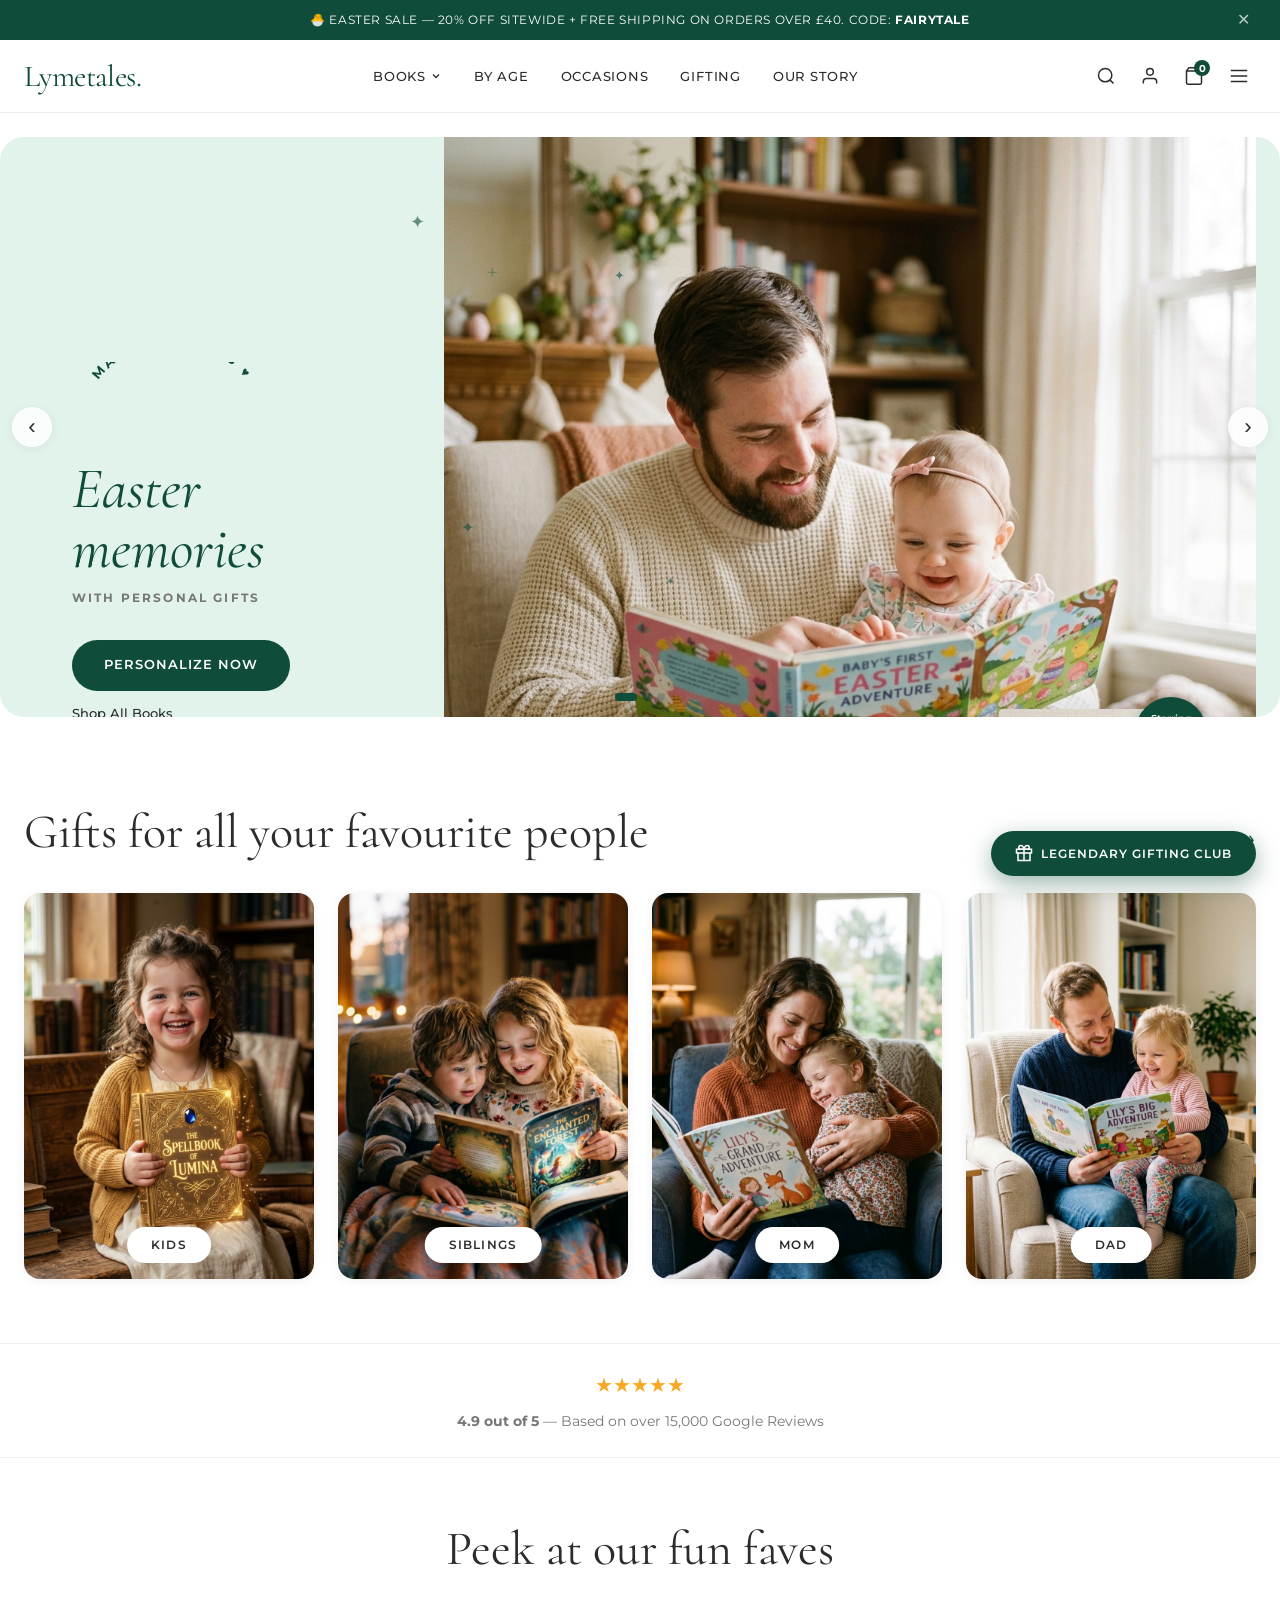
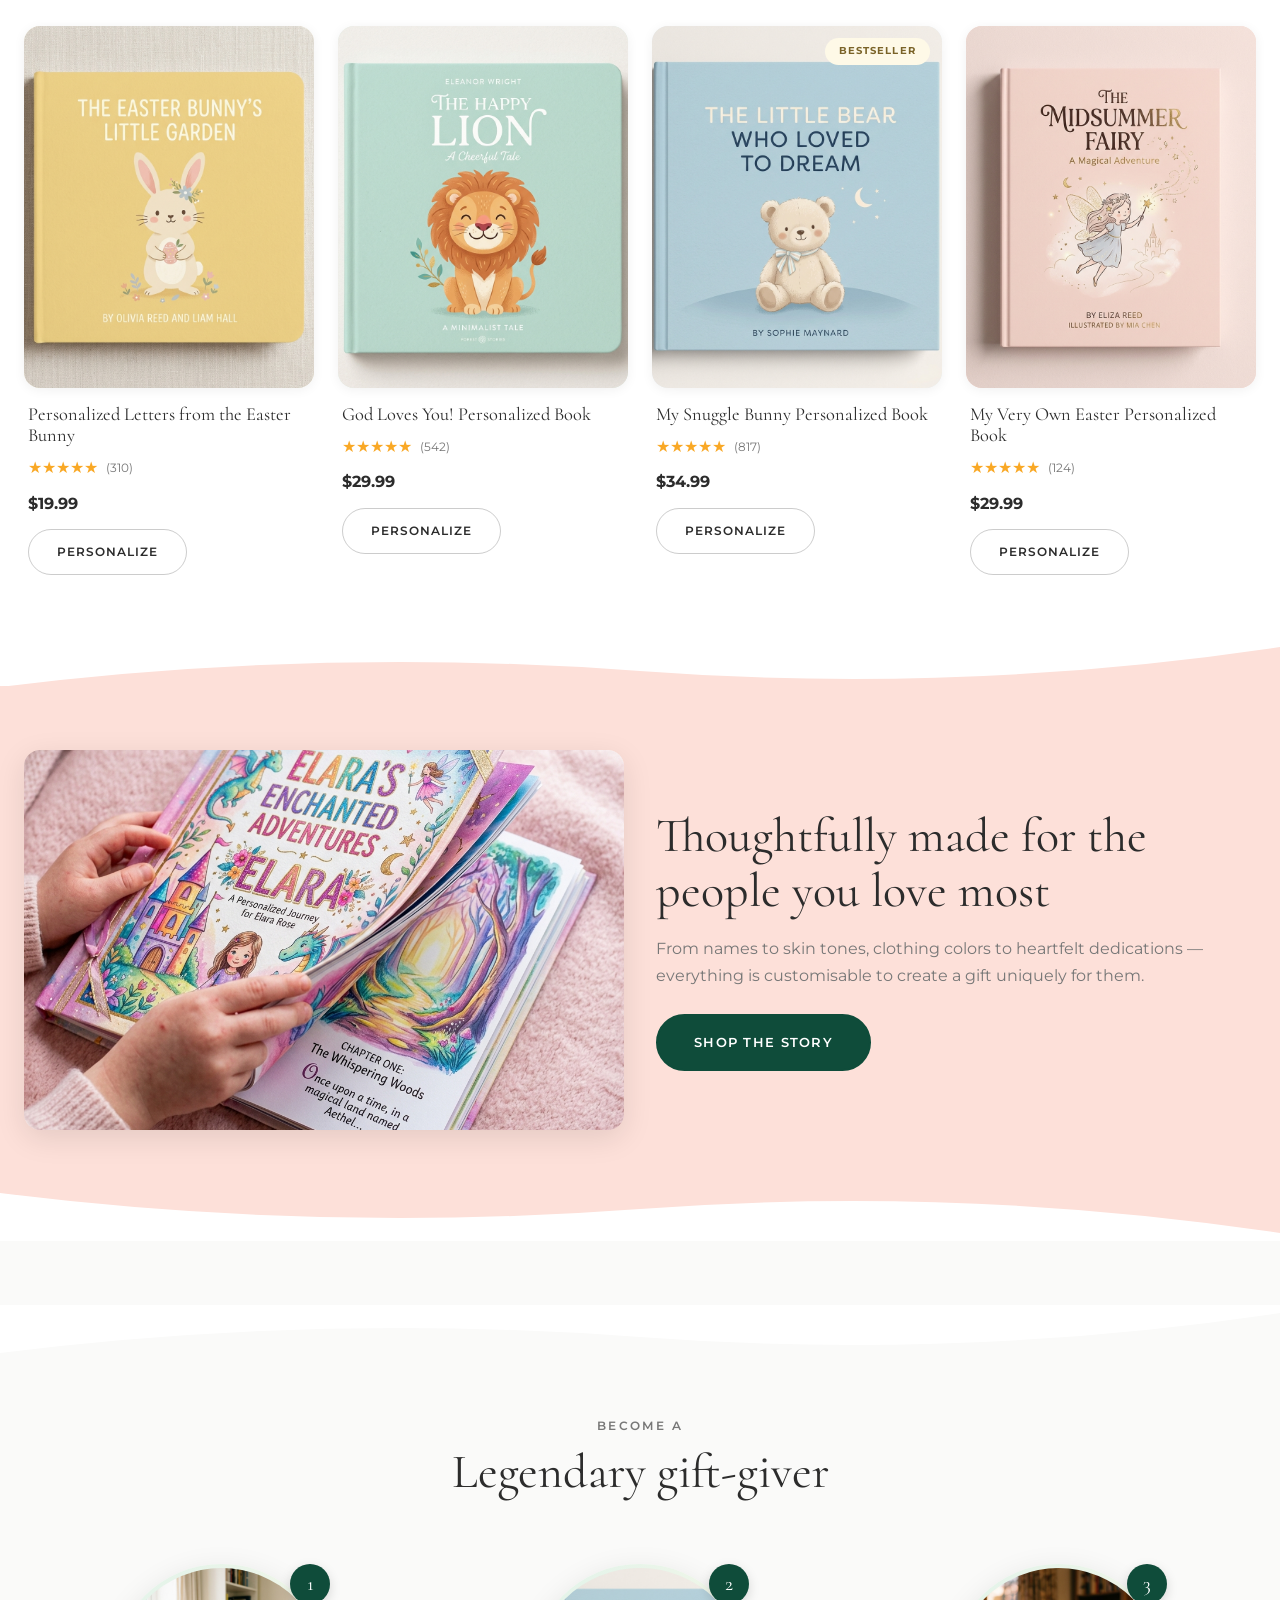
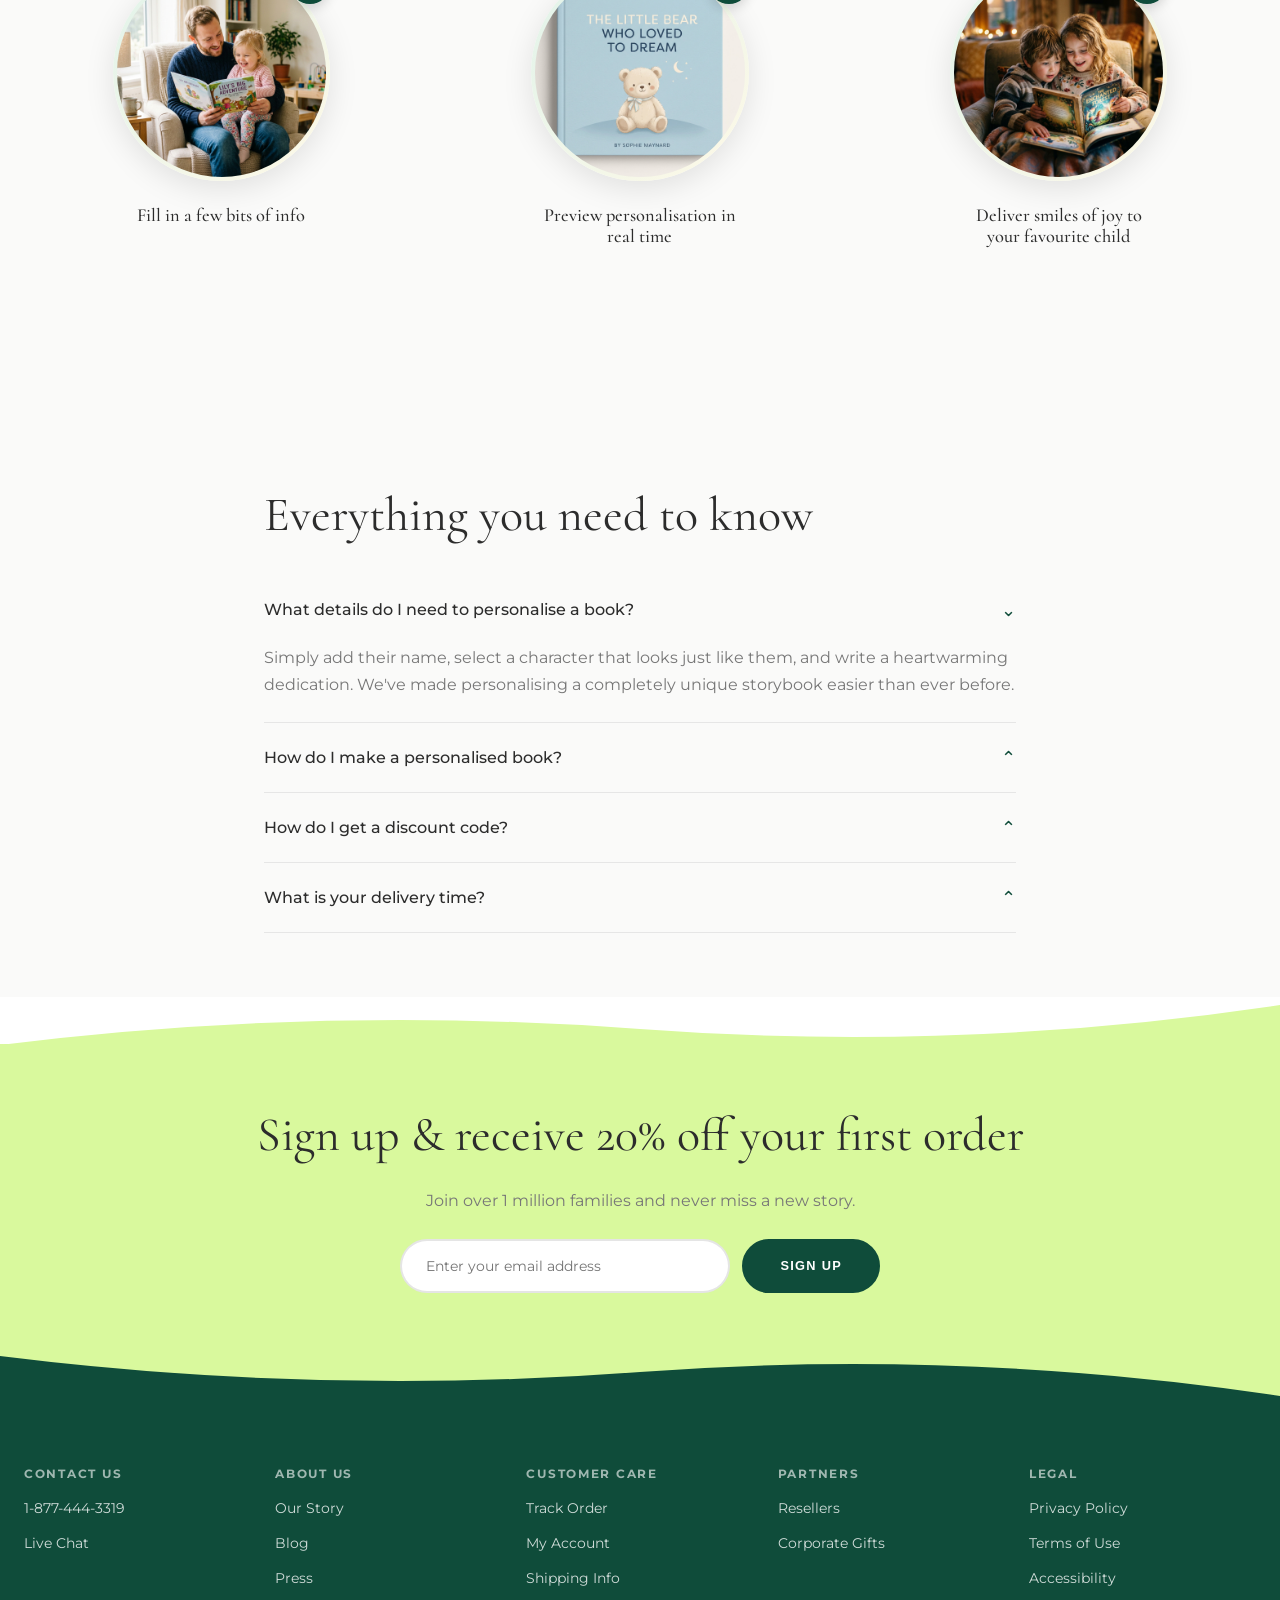
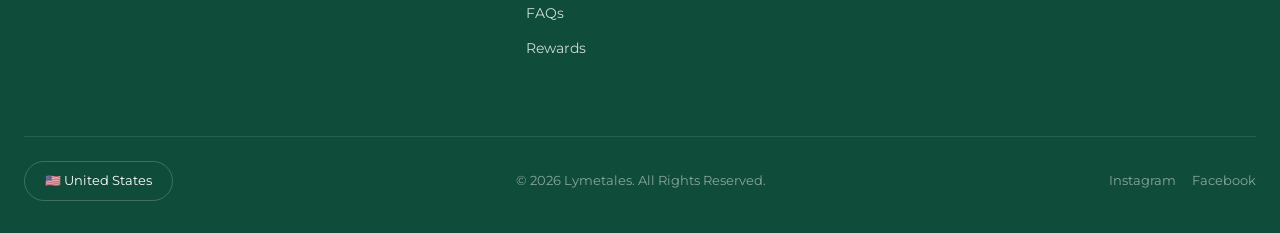
==== lymetales/index.html @ aaa0b7c3 "Initial commit: Lymetales premium personalized children's book website" ====
<!DOCTYPE html>
<html lang="en">
<head>
  <meta charset="UTF-8">
  <meta name="viewport" content="width=device-width, initial-scale=1.0">
  <title>Lymetales | Personalized Magic for Your Child</title>
  <meta name="description" content="Premium personalized children's books. Custom storybooks that make your child the hero.">
  <link rel="stylesheet" href="style.css">
</head>
<body>

  <!-- ANNOUNCEMENT BAR -->
  <div class="announcement-bar" id="announcement-bar">
    <span>🐣 EASTER SALE — 20% OFF SITEWIDE + FREE SHIPPING ON ORDERS OVER £40. CODE: <strong>FAIRYTALE</strong></span>
    <button class="announce-close" id="announce-close" aria-label="Dismiss">✕</button>
  </div>

  <!-- PRIMARY NAVIGATION -->
  <header class="site-header" id="header">
    <div class="header-container">

      <!-- LEFT: Logo -->
      <a href="#" class="logo">Lymetales.</a>

      <!-- CENTER: Nav links -->
      <nav class="main-nav desktop-only" aria-label="Primary navigation">
        <ul>
          <li class="has-mega">
            <a href="product.html">Books <svg width="12" height="12" viewBox="0 0 24 24" fill="none" stroke="currentColor" stroke-width="2.5"><polyline points="6 9 12 15 18 9"/></svg></a>
          </li>
          <li><a href="#">By Age</a></li>
          <li><a href="#">Occasions</a></li>
          <li><a href="#">Gifting</a></li>
          <li><a href="#">Our Story</a></li>
        </ul>
      </nav>

      <!-- RIGHT: Utility icons -->
      <div class="header-utils">
        <a href="#" class="util-btn desktop-only" aria-label="Search">
          <svg width="20" height="20" viewBox="0 0 24 24" fill="none" stroke="currentColor" stroke-width="1.8"><circle cx="11" cy="11" r="8"/><path d="M21 21l-4.35-4.35"/></svg>
        </a>
        <a href="#" class="util-btn desktop-only" aria-label="Account">
          <svg width="20" height="20" viewBox="0 0 24 24" fill="none" stroke="currentColor" stroke-width="1.8"><path d="M20 21v-2a4 4 0 0 0-4-4H8a4 4 0 0 0-4 4v2"/><circle cx="12" cy="7" r="4"/></svg>
        </a>
        <a href="#" class="util-btn util-cart" aria-label="Cart">
          <svg width="20" height="20" viewBox="0 0 24 24" fill="none" stroke="currentColor" stroke-width="1.8"><path d="M6 2L3 6v14a2 2 0 0 0 2 2h14a2 2 0 0 0 2-2V6l-3-4z"/><line x1="3" y1="6" x2="21" y2="6"/></svg>
          <span class="cart-count">0</span>
        </a>
        <button class="util-btn mobile-only" id="hamburger-btn" aria-label="Open menu">
          <svg width="22" height="22" viewBox="0 0 24 24" fill="none" stroke="currentColor" stroke-width="1.8"><path d="M3 12h18M3 6h18M3 18h18"/></svg>
        </button>
      </div>

    </div>
  </header>

  <!-- MOBILE SLIDE-OUT MENU -->
  <div class="mobile-menu-overlay" id="mobile-menu">
    <div class="mobile-menu-header">
      <a href="#" class="logo" style="color: var(--color-green-dark);">Lymetales.</a>
      <button class="menu-close" id="menu-close-btn" aria-label="Close menu">
        <svg width="24" height="24" viewBox="0 0 24 24" fill="none" stroke="currentColor" stroke-width="2"><path d="M18 6L6 18M6 6l12 12"/></svg>
      </button>
    </div>
    <nav class="mobile-nav">
      <ul>
        <li><a href="product.html">Books</a></li>
        <li><a href="#">By Age</a></li>
        <li><a href="#">Occasions</a></li>
        <li><a href="#">Gifting</a></li>
        <li><a href="#">Our Story</a></li>
      </ul>
    </nav>
    <div class="mobile-menu-footer">
      <a href="product.html" class="btn-primary full-width">Create Your Book</a>
    </div>
  </div>

  <main>

    <!-- SPLIT-PANEL HERO BANNER (Competitor-Inspired) -->
    <section class="hero-banner" id="hero">

      <!-- Decorative sparkles -->
      <span class="sparkle sp1">✦</span>
      <span class="sparkle sp2">✦</span>
      <span class="sparkle sp3">✦</span>
      <span class="sparkle sp4">✦</span>
      <span class="sparkle sp5">+</span>
      <span class="sparkle sp6">+</span>

      <!-- LEFT: Text panel -->
      <div class="hero-panel-left fade-up">
        <div class="hero-arch-text">
          <svg viewBox="0 0 200 80" width="200" aria-hidden="true">
            <path id="arch" d="M 10,70 A 90,90 0 0,1 190,70" fill="none"/>
            <text font-family="Montserrat, sans-serif" font-size="13" font-weight="700" letter-spacing="3" fill="#0F4C3A" text-anchor="middle">
              <textPath href="#arch" startOffset="50%">MAKE PRECIOUS ♥</textPath>
            </text>
          </svg>
        </div>
        <h1 class="hero-heading">Easter<br>memories</h1>
        <p class="hero-tagline">WITH PERSONAL GIFTS</p>
        <div class="hero-ctas">
          <a href="product.html" class="btn-hero-primary">Personalize Now</a>
          <a href="product.html" class="hero-link-secondary">Shop All Books</a>
        </div>
      </div>

      <!-- CENTER: Lifestyle photo with floating book on top -->
      <div class="hero-panel-photo">
        <img src="assets/hero_lifestyle.png" alt="Father and baby reading an Easter personalized book" class="hero-photo">
        <!-- Floating book mockup -->
        <a href="product.html" class="hero-floating-book" aria-label="View My First Easter Egg Hunt">
          <img src="assets/book_1.png" alt="Easter personalized book cover">
          <div class="hero-book-badge">
            <span>Starring<br>their<br><strong>name!</strong></span>
          </div>
        </a>
      </div>

      <!-- Carousel dots -->
      <div class="hero-dots">
        <span class="dot dot-active"></span>
        <span class="dot"></span>
        <span class="dot"></span>
      </div>

      <!-- Carousel nav arrows -->
      <button class="hero-arrow hero-arrow-prev" aria-label="Previous slide">‹</button>
      <button class="hero-arrow hero-arrow-next" aria-label="Next slide">›</button>

    </section>


    <!-- GIFTS FOR ALL (4-col category) -->
    <section class="padding-section">
      <div class="container">
        <div class="section-header-left fade-up">
          <h2>Gifts for all your favourite people</h2>
          <a href="#" class="explore-arrow" aria-label="Explore all">→</a>
        </div>
        <div class="grids grid-4 fade-up delay-1">
          <a href="product.html" class="category-pill-card">
            <img src="assets/cat_kids.png" alt="Kids">
            <span class="pill-btn">Kids</span>
          </a>
          <a href="product.html" class="category-pill-card">
            <img src="assets/cat_siblings.png" alt="Siblings">
            <span class="pill-btn">Siblings</span>
          </a>
          <a href="product.html" class="category-pill-card">
            <img src="assets/cat_mom.png" alt="Mom">
            <span class="pill-btn">Mom</span>
          </a>
          <a href="product.html" class="category-pill-card">
            <img src="assets/cat_dad.png" alt="Dad">
            <span class="pill-btn">Dad</span>
          </a>
        </div>
      </div>
    </section>

    <!-- TRUST BADGE -->
    <div class="trust-badge-center fade-up">
      <div class="stars">★★★★★</div>
      <p><strong>4.9 out of 5</strong> — Based on over 15,000 Google Reviews</p>
    </div>

    <!-- PRODUCT GRID: Fun Faves -->
    <section class="padding-section">
      <div class="container">
        <div class="section-header-center fade-up">
          <h2>Peek at our fun faves</h2>
        </div>
        <div class="grids grid-4 product-grid">

          <article class="product-item fade-up">
            <a href="product.html" class="product-card bg-pastel-yellow">
              <img src="assets/book_1.png" alt="Easter Bunny Book">
            </a>
            <div class="product-meta">
              <h3><a href="product.html">Personalized Letters from the Easter Bunny</a></h3>
              <div class="rating"><span class="stars">★★★★★</span><span class="review-count">(310)</span></div>
              <span class="price">$19.99</span>
              <a href="product.html" class="btn-outline-dark">Personalize</a>
            </div>
          </article>

          <article class="product-item fade-up delay-1">
            <a href="product.html" class="product-card bg-pastel-mint">
              <img src="assets/book_2.png" alt="Lion Book">
            </a>
            <div class="product-meta">
              <h3><a href="product.html">God Loves You! Personalized Book</a></h3>
              <div class="rating"><span class="stars">★★★★★</span><span class="review-count">(542)</span></div>
              <span class="price">$29.99</span>
              <a href="product.html" class="btn-outline-dark">Personalize</a>
            </div>
          </article>

          <article class="product-item fade-up delay-2">
            <a href="product.html" class="product-card bg-pastel-blue">
              <img src="assets/book_3.png" alt="Teddy Bear Book">
              <span class="badge badge-yellow">Bestseller</span>
            </a>
            <div class="product-meta">
              <h3><a href="product.html">My Snuggle Bunny Personalized Book</a></h3>
              <div class="rating"><span class="stars">★★★★★</span><span class="review-count">(817)</span></div>
              <span class="price">$34.99</span>
              <a href="product.html" class="btn-outline-dark">Personalize</a>
            </div>
          </article>

          <article class="product-item fade-up delay-3">
            <a href="product.html" class="product-card bg-pastel-pink">
              <img src="assets/book_4.png" alt="Fairy Tale Book">
            </a>
            <div class="product-meta">
              <h3><a href="product.html">My Very Own Easter Personalized Book</a></h3>
              <div class="rating"><span class="stars">★★★★★</span><span class="review-count">(124)</span></div>
              <span class="price">$29.99</span>
              <a href="product.html" class="btn-outline-dark">Personalize</a>
            </div>
          </article>

        </div>
      </div>
    </section>

    <!-- PASTEL SPLIT BANNER (Pink) -->
    <section class="banner-section fade-up">
      <div class="wave-divider" style="background:#fff; margin-bottom:-1px;">
        <svg viewBox="0 0 1440 48" preserveAspectRatio="none" style="width:100%;height:48px;">
          <path fill="#FDE0D9" d="M0,48 Q360,8 720,32 T1440,8 V48 H0 Z"/>
        </svg>
      </div>
      <div class="banner-content bg-pastel-pink">
        <div class="banner-inner">
          <div class="banner-image">
            <img src="assets/banner_reading.png" alt="Child reading a personalized book">
          </div>
          <div class="banner-text">
            <h2>Thoughtfully made for the people you love most</h2>
            <p>From names to skin tones, clothing colors to heartfelt dedications — everything is customisable to create a gift uniquely for them.</p>
            <a href="product.html" class="btn-primary-dark">Shop the story</a>
          </div>
        </div>
      </div>
      <div class="wave-divider" style="background:#fff; margin-top:-1px;">
        <svg viewBox="0 0 1440 48" preserveAspectRatio="none" style="width:100%;height:48px;">
          <path fill="#FDE0D9" d="M0,0 Q360,40 720,16 T1440,40 V0 H0 Z"/>
        </svg>
      </div>
    </section>

    <!-- HOW IT WORKS (Cream bg, 3 steps) -->
    <section class="how-it-works-section bg-cream fade-up">
      <div class="wave-divider" style="background:#fff; margin-bottom:-1px;">
        <svg viewBox="0 0 1440 48" preserveAspectRatio="none" style="width:100%;height:48px;">
          <path fill="#FAFAF9" d="M0,48 Q360,8 720,32 T1440,8 V48 H0 Z"/>
        </svg>
      </div>
      <div class="container" style="padding-top: var(--space-16); padding-bottom: var(--space-16);">
        <div class="section-header-center">
          <span class="eyebrow">Become a</span>
          <h2>Legendary gift-giver</h2>
        </div>
        <div class="grids grid-3 step-grid">

          <div class="step-card fade-up delay-1">
            <div class="step-circle">
              <img src="assets/cat_dad.png" alt="Step 1 – Fill in details">
              <span class="step-number">1</span>
            </div>
            <h3>Fill in a few bits of info</h3>
          </div>

          <div class="step-card fade-up delay-2">
            <div class="step-circle">
              <img src="assets/book_3.png" alt="Step 2 – Preview your book">
              <span class="step-number">2</span>
            </div>
            <h3>Preview personalisation in real time</h3>
          </div>

          <div class="step-card fade-up delay-3">
            <div class="step-circle">
              <img src="assets/cat_siblings.png" alt="Step 3 – Deliver smiles">
              <span class="step-number">3</span>
            </div>
            <h3>Deliver smiles of joy to your favourite child</h3>
          </div>

        </div>
      </div>
    </section>

    <!-- FAQ ACCORDION -->
    <section class="faq-section padding-section fade-up">
      <div class="container faq-container">
        <h2>Everything you need to know</h2>
        <div class="accordion-list">

          <div class="accordion-item open">
            <button class="accordion-trigger" aria-expanded="true">
              What details do I need to personalise a book?
              <span class="icon">⌃</span>
            </button>
            <div class="accordion-content">
              <p>Simply add their name, select a character that looks just like them, and write a heartwarming dedication. We've made personalising a completely unique storybook easier than ever before.</p>
            </div>
          </div>

          <div class="accordion-item">
            <button class="accordion-trigger" aria-expanded="false">
              How do I make a personalised book?
              <span class="icon">⌃</span>
            </button>
            <div class="accordion-content">
              <p>Choose a story, fill in your personalisation details, preview the book in real-time, and check out. Your book will be printed and dispatched within 1-3 business days!</p>
            </div>
          </div>

          <div class="accordion-item">
            <button class="accordion-trigger" aria-expanded="false">
              How do I get a discount code?
              <span class="icon">⌃</span>
            </button>
            <div class="accordion-content">
              <p>Sign up for our newsletter below to receive 20% off your first order directly to your inbox. You can also check for seasonal promotions on our social media channels.</p>
            </div>
          </div>

          <div class="accordion-item">
            <button class="accordion-trigger" aria-expanded="false">
              What is your delivery time?
              <span class="icon">⌃</span>
            </button>
            <div class="accordion-content">
              <p>Standard delivery takes 5–7 business days. Express delivery (2–3 days) is available at checkout. All orders are printed fresh for every single customer.</p>
            </div>
          </div>

        </div>
      </div>
    </section>

  </main>

  <!-- WAVE TO NEWSLETTER -->
  <div class="wave-divider" style="background:#fff; margin-bottom:-1px;">
    <svg viewBox="0 0 1440 48" preserveAspectRatio="none" style="width:100%;height:48px;">
      <path fill="#D9F99D" d="M0,48 Q360,8 720,32 T1440,8 V48 H0 Z"/>
    </svg>
  </div>

  <!-- NEWSLETTER -->
  <section class="newsletter-block bg-pastel-green">
    <div class="container" style="text-align:center;">
      <h2>Sign up & receive 20% off your first order</h2>
      <p style="color: var(--color-muted); margin-bottom: var(--space-6);">Join over 1 million families and never miss a new story.</p>
      <form action="#" class="newsletter-form-inline">
        <input type="email" placeholder="Enter your email address" required>
        <button type="submit" class="btn-primary-dark">Sign Up</button>
      </form>
    </div>
  </section>

  <!-- WAVE TO FOOTER -->
  <div class="wave-divider" style="background:#0F4C3A; margin-top:-1px;">
    <svg viewBox="0 0 1440 48" preserveAspectRatio="none" style="width:100%;height:48px;">
      <path fill="#D9F99D" d="M0,0 Q360,40 720,16 T1440,40 V0 H0 Z"/>
    </svg>
  </div>

  <!-- DARK GREEN FOOTER -->
  <footer class="site-footer bg-dark-green">
    <div class="container">
      <div class="footer-columns">

        <div class="footer-col">
          <h4>Contact Us</h4>
          <ul>
            <li>1-877-444-3319</li>
            <li>Live Chat</li>
          </ul>
        </div>

        <div class="footer-col">
          <h4>About Us</h4>
          <ul>
            <li><a href="#">Our Story</a></li>
            <li><a href="#">Blog</a></li>
            <li><a href="#">Press</a></li>
          </ul>
        </div>

        <div class="footer-col">
          <h4>Customer Care</h4>
          <ul>
            <li><a href="#">Track Order</a></li>
            <li><a href="#">My Account</a></li>
            <li><a href="#">Shipping Info</a></li>
            <li><a href="#">FAQs</a></li>
            <li><a href="#">Rewards</a></li>
          </ul>
        </div>

        <div class="footer-col">
          <h4>Partners</h4>
          <ul>
            <li><a href="#">Resellers</a></li>
            <li><a href="#">Corporate Gifts</a></li>
          </ul>
        </div>

        <div class="footer-col">
          <h4>Legal</h4>
          <ul>
            <li><a href="#">Privacy Policy</a></li>
            <li><a href="#">Terms of Use</a></li>
            <li><a href="#">Accessibility</a></li>
          </ul>
        </div>

      </div>

      <div class="footer-bottom">
        <div class="market-selector">🇺🇸 United States</div>
        <p class="copyright">&copy; 2026 Lymetales. All Rights Reserved.</p>
        <div class="social-links-footer">
          <a href="#">Instagram</a>
          <a href="#">Facebook</a>
        </div>
      </div>
    </div>
  </footer>

  <!-- FAB Reward Widget -->
  <div class="reward-widget">
    <svg width="18" height="18" viewBox="0 0 24 24" fill="none" stroke="currentColor" stroke-width="2"><path d="M20 12v10H4V12"/><path d="M2 7h20v5H2z"/><path d="M12 22V7"/><path d="M12 7H7.5a2.5 2.5 0 0 1 0-5C11 2 12 7 12 7z"/><path d="M12 7h4.5a2.5 2.5 0 0 0 0-5C13 2 12 7 12 7z"/></svg>
    Legendary Gifting Club
  </div>

  <script src="script.js"></script>
</body>
</html>
---- lymetales/style.css ----
/* ============================================
   LYMETALES — Storybook Wonder Design System
   ============================================ */

@import url('https://fonts.googleapis.com/css2?family=Cormorant:ital,wght@0,300;0,400;0,500;1,300;1,400&family=Montserrat:wght@300;400;500;600&display=swap');

:root {
  /* Core Brand Colors */
  --color-green-dark: #0F4C3A;
  --color-cream: #FAFAF9;
  --color-white: #FFFFFF;
  --color-text: #2C2C2C;
  --color-muted: #777;

  /* Pastel Palette */
  --pastel-mint: #E1F3EA;
  --pastel-yellow: #FEF9E7;
  --pastel-blue: #EAF4FA;
  --pastel-pink: #FDE0D9;
  --pastel-green: #D9F99D;

  /* Typography */
  --font-heading: 'Cormorant', Georgia, serif;
  --font-body: 'Montserrat', sans-serif;

  /* Spacing */
  --space-1: 0.25rem;
  --space-2: 0.5rem;
  --space-3: 0.75rem;
  --space-4: 1rem;
  --space-5: 1.25rem;
  --space-6: 1.5rem;
  --space-8: 2rem;
  --space-10: 2.5rem;
  --space-12: 3rem;
  --space-14: 3.5rem;
  --space-16: 4rem;
  --space-20: 5rem;
  --space-24: 6rem;

  /* Shadows */
  --shadow-sm: 0 2px 12px rgba(0,0,0,0.06);
  --shadow-md: 0 8px 30px rgba(0,0,0,0.1);
  --shadow-hover: 0 16px 40px rgba(0,0,0,0.14);

  /* Radii */
  --radius-sm: 6px;
  --radius-md: 16px;
  --radius-lg: 24px;
  --radius-pill: 50px;
}

/* ==================== BASE ==================== */
*, *::before, *::after { margin: 0; padding: 0; box-sizing: border-box; }

body {
  font-family: var(--font-body);
  font-size: 1rem;
  line-height: 1.7;
  color: var(--color-text);
  background-color: var(--color-white);
  -webkit-font-smoothing: antialiased;
}

h1, h2, h3, h4 {
  font-family: var(--font-heading);
  font-weight: 400;
  line-height: 1.15;
}
h1 { font-size: clamp(2.5rem, 6vw, 4.5rem); }
h2 { font-size: clamp(2rem, 4vw, 3rem); }
h3 { font-size: clamp(1.25rem, 2.5vw, 1.75rem); }

a { text-decoration: none; color: inherit; }
img { max-width: 100%; display: block; object-fit: cover; }
ul { list-style: none; }

/* ==================== LAYOUT ==================== */
.container {
  width: 100%;
  max-width: 1320px;
  margin: 0 auto;
  padding: 0 var(--space-6);
}

.padding-section { padding: var(--space-16) 0; }

.grids { display: grid; gap: var(--space-6); }
.grid-4 { grid-template-columns: repeat(4, 1fr); }
.grid-3 { grid-template-columns: repeat(3, 1fr); }
.grid-2 { grid-template-columns: repeat(2, 1fr); }

.desktop-only { display: block; }
.mobile-only { display: none; }

@media(max-width: 768px) {
  .desktop-only { display: none; }
  .mobile-only { display: block; }
  .grid-4 { grid-template-columns: repeat(2, 1fr); }
  .grid-3 { grid-template-columns: 1fr; }
}
@media(max-width: 480px) {
  .grid-4 { grid-template-columns: 1fr 1fr; }
}

/* ==================== ANIMATIONS ==================== */
.fade-up {
  opacity: 0;
  transform: translateY(28px);
  transition: opacity 0.85s cubic-bezier(0.25,1,0.5,1), transform 0.85s cubic-bezier(0.25,1,0.5,1);
}
.fade-up.visible { opacity: 1; transform: none; }
.delay-1 { transition-delay: 0.1s; }
.delay-2 { transition-delay: 0.2s; }
.delay-3 { transition-delay: 0.3s; }

/* ==================== ANNOUNCEMENT BAR ==================== */
.announcement-bar {
  background-color: var(--color-green-dark);
  color: #fff;
  font-size: 0.75rem;
  letter-spacing: 0.05em;
  text-transform: uppercase;
  padding: 10px var(--space-8);
  display: flex;
  justify-content: center;
  align-items: center;
  gap: var(--space-4);
  text-align: center;
  position: relative;
}
.announce-close {
  position: absolute;
  right: var(--space-6);
  background: none; border: none; cursor: pointer;
  color: #fff; opacity: 0.7; font-size: 1rem;
  line-height: 1; padding: 2px 6px;
  transition: opacity 0.2s;
}
.announce-close:hover { opacity: 1; }

/* ==================== HEADER ==================== */
.site-header {
  background: var(--color-white);
  border-bottom: 1px solid rgba(0,0,0,0.07);
  position: sticky;
  top: 0;
  z-index: 200;
  transition: box-shadow 0.3s;
}
.site-header.scrolled {
  box-shadow: 0 4px 24px rgba(0,0,0,0.08);
  backdrop-filter: blur(8px);
}
.header-container {
  max-width: 1320px;
  margin: 0 auto;
  padding: 0 var(--space-6);
  display: grid;
  grid-template-columns: auto 1fr auto; /* logo | nav | icons */
  align-items: center;
  gap: var(--space-6);
  min-height: 72px;
}
.logo {
  font-family: var(--font-heading);
  font-size: 1.9rem;
  font-weight: 400;
  color: var(--color-green-dark);
  letter-spacing: -0.02em;
  white-space: nowrap;
}

/* CENTER nav */
.main-nav { display: flex; justify-content: center; }
.main-nav ul {
  display: flex;
  gap: var(--space-8);
  align-items: center;
  list-style: none;
}
.main-nav a {
  font-size: 0.8rem;
  font-weight: 500;
  letter-spacing: 0.06em;
  text-transform: uppercase;
  color: var(--color-text);
  padding: var(--space-2) 0;
  position: relative;
  display: inline-flex;
  align-items: center;
  gap: 4px;
}
.main-nav a::after {
  content: '';
  position: absolute;
  bottom: -2px; left: 0; width: 0; height: 1.5px;
  background: var(--color-green-dark);
  transition: width 0.25s ease;
}
.main-nav a:hover::after { width: 100%; }

/* RIGHT utility icons */
.header-utils {
  display: flex;
  align-items: center;
  gap: var(--space-3);
  justify-content: flex-end;
}
.util-btn {
  background: none; border: none; cursor: pointer;
  color: var(--color-text); display: flex; align-items: center;
  padding: 6px; border-radius: 50%;
  transition: background 0.2s, color 0.2s;
  position: relative;
}
.util-btn:hover { background: var(--color-cream); color: var(--color-green-dark); }
.util-cart { position: relative; }
.cart-count {
  position: absolute; top: 0; right: 0;
  background: var(--color-green-dark); color: #fff;
  font-size: 0.6rem; font-weight: 700;
  width: 16px; height: 16px;
  border-radius: 50%; display: flex;
  align-items: center; justify-content: center;
  line-height: 1;
}

@media(max-width: 1024px) {
  .main-nav ul { gap: var(--space-6); }
}
@media(max-width: 768px) {
  .header-container { grid-template-columns: auto 1fr; }
  .main-nav { display: none; }
  .util-btn.desktop-only { display: none; }
}

/* ==================== WAVY DIVIDERS ==================== */
.wave-divider { line-height: 0; display: block; }
.wave-divider svg { display: block; width: 100%; }

/* ==================== COLOR BACKGROUNDS ==================== */
.bg-pastel-mint { background-color: var(--pastel-mint); }
.bg-pastel-yellow { background-color: var(--pastel-yellow); }
.bg-pastel-blue { background-color: var(--pastel-blue); }
.bg-pastel-pink { background-color: var(--pastel-pink); }
.bg-pastel-green { background-color: var(--pastel-green); }
.bg-cream { background-color: var(--color-cream); }
.bg-dark-green { background-color: var(--color-green-dark); }

/* ==================== HERO BANNER (Split-Panel, Competitor Style) ==================== */
.hero-banner {
  position: relative;
  display: grid;
  grid-template-columns: 420px 1fr;
  min-height: 500px;
  max-height: 580px;
  max-width: 1320px;
  margin: var(--space-6) auto;
  padding: 0 var(--space-6);
  background-color: var(--pastel-mint);
  border-radius: var(--radius-lg);
  overflow: hidden;
}

/* Sparkle decorations */
.sparkle {
  position: absolute;
  color: var(--color-green-dark);
  font-size: 1rem;
  opacity: 0.6;
  pointer-events: none;
  animation: twinkle 3s ease-in-out infinite;
  z-index: 3;
}
.sp1 { top: 12%; left: 32%; font-size: 1.1rem; animation-delay: 0s; }
.sp2 { top: 22%; left: 48%; font-size: 0.8rem; animation-delay: 0.5s; }
.sp3 { top: 65%; left: 36%; font-size: 1rem; animation-delay: 1s; }
.sp4 { top: 75%; left: 52%; font-size: 0.7rem; animation-delay: 1.5s; }
.sp5 { top: 20%; left: 38%; font-size: 1.4rem; font-weight: 300; animation-delay: 0.8s; opacity: 0.4; }
.sp6 { top: 55%; left: 45%; font-size: 1.4rem; font-weight: 300; animation-delay: 1.3s; opacity: 0.4; }

@keyframes twinkle {
  0%, 100% { opacity: 0.3; transform: scale(0.9) rotate(0deg); }
  50% { opacity: 0.8; transform: scale(1.15) rotate(15deg); }
}

/* LEFT TEXT PANEL */
.hero-panel-left {
  display: flex;
  flex-direction: column;
  justify-content: center;
  padding: var(--space-12) var(--space-8) var(--space-12) var(--space-12);
  z-index: 2;
  position: relative;
}
.hero-arch-text {
  margin-bottom: var(--space-2);
}
.hero-heading {
  font-family: var(--font-heading);
  font-size: clamp(2.5rem, 4.5vw, 3.8rem);
  font-style: italic;
  color: var(--color-green-dark);
  line-height: 1.05;
  margin-bottom: var(--space-2);
  font-weight: 400;
}
.hero-tagline {
  font-size: 0.75rem;
  font-weight: 700;
  letter-spacing: 0.18em;
  text-transform: uppercase;
  color: var(--color-muted);
  margin-bottom: var(--space-8);
}
.hero-ctas {
  display: flex;
  flex-direction: column;
  align-items: flex-start;
  gap: var(--space-3);
}
.btn-hero-primary {
  display: inline-flex;
  align-items: center;
  padding: 0.9rem 2rem;
  background-color: var(--color-green-dark);
  color: #fff;
  font-size: 0.8rem;
  font-weight: 600;
  letter-spacing: 0.08em;
  text-transform: uppercase;
  border-radius: var(--radius-pill);
  border: none;
  cursor: pointer;
  transition: all 0.25s;
}
.btn-hero-primary:hover {
  background: #0a3528;
  transform: translateY(-2px);
  box-shadow: 0 6px 20px rgba(15,76,58,0.3);
}
.hero-link-secondary {
  font-size: 0.8rem;
  font-weight: 500;
  color: var(--color-text);
  text-decoration: underline;
  text-underline-offset: 4px;
  transition: color 0.2s;
}
.hero-link-secondary:hover { color: var(--color-green-dark); }

/* CENTER/RIGHT PHOTO + FLOATING BOOK */
.hero-panel-photo {
  position: relative;
  overflow: hidden;
}
.hero-photo {
  width: 100%;
  height: 100%;
  object-fit: cover;
  object-position: center top;
}

/* Floating book mockup */
.hero-floating-book {
  position: absolute;
  right: 8%;
  bottom: 6%;
  width: clamp(140px, 15vw, 200px);
  filter: drop-shadow(0 12px 28px rgba(0,0,0,0.22));
  animation: bookFloat 5s ease-in-out infinite;
  z-index: 4;
}
.hero-floating-book img {
  width: 100%;
  border-radius: 4px 10px 10px 4px;
}
@keyframes bookFloat {
  0%, 100% { transform: translateY(0px) rotate(-2deg); }
  50% { transform: translateY(-10px) rotate(-1deg); }
}

/* "Starring their name!" badge */
.hero-book-badge {
  position: absolute;
  top: -12px;
  right: -16px;
  width: 72px;
  height: 72px;
  border-radius: 50%;
  background: var(--color-green-dark);
  color: #fff;
  display: flex;
  align-items: center;
  justify-content: center;
  text-align: center;
  font-size: 0.6rem;
  font-weight: 600;
  line-height: 1.3;
  box-shadow: 0 4px 12px rgba(15,76,58,0.4);
}
.hero-book-badge strong { font-size: 0.7rem; }

/* Carousel dots */
.hero-dots {
  position: absolute;
  bottom: var(--space-4);
  left: 50%;
  transform: translateX(-50%);
  display: flex;
  gap: 6px;
  z-index: 5;
}
.dot {
  width: 8px; height: 8px;
  border-radius: 50%;
  background: rgba(15,76,58,0.25);
  transition: all 0.3s;
  cursor: pointer;
}
.dot.dot-active {
  background: var(--color-green-dark);
  width: 22px;
  border-radius: 4px;
}

/* Carousel arrows */
.hero-arrow {
  position: absolute;
  top: 50%;
  transform: translateY(-50%);
  background: rgba(255,255,255,0.85);
  border: none;
  width: 40px; height: 40px;
  border-radius: 50%;
  font-size: 1.4rem;
  color: var(--color-text);
  cursor: pointer;
  z-index: 5;
  display: flex; align-items: center; justify-content: center;
  box-shadow: var(--shadow-sm);
  transition: all 0.2s;
  line-height: 1;
}
.hero-arrow:hover { background: #fff; box-shadow: var(--shadow-md); }
.hero-arrow-prev { left: var(--space-3); }
.hero-arrow-next { right: var(--space-3); }

/* Mobile responsive */
@media(max-width: 900px) {
  .hero-banner {
    grid-template-columns: 1fr;
    max-height: none;
    margin: var(--space-4) var(--space-4);
    padding: 0;
    border-radius: var(--radius-md);
  }
  .hero-panel-left {
    padding: var(--space-8) var(--space-6);
    text-align: center;
    align-items: center;
  }
  .hero-ctas { align-items: center; }
  .hero-panel-photo { height: 320px; }
  .hero-floating-book { width: 120px; }
  .sparkle { display: none; }
}


/* ==================== BUTTONS ==================== */
.btn-primary {
  display: inline-flex; align-items: center; justify-content: center;
  padding: 1rem 2.25rem;
  background: var(--color-green-dark);
  color: #fff;
  font-size: 0.8rem;
  font-weight: 600;
  letter-spacing: 0.1em;
  text-transform: uppercase;
  border-radius: var(--radius-pill);
  border: 2px solid var(--color-green-dark);
  cursor: pointer;
  transition: all 0.3s;
}
.btn-primary:hover {
  background: transparent;
  color: var(--color-green-dark);
  transform: translateY(-2px);
  box-shadow: var(--shadow-sm);
}
.btn-primary-dark {
  display: inline-flex; align-items: center; justify-content: center;
  padding: 1rem 2.25rem;
  background: var(--color-green-dark);
  color: #fff;
  font-size: 0.8rem; font-weight: 600;
  letter-spacing: 0.1em; text-transform: uppercase;
  border-radius: var(--radius-pill);
  border: 2px solid var(--color-green-dark);
  transition: all 0.3s; cursor: pointer;
}
.btn-primary-dark:hover {
  background: #fff; color: var(--color-green-dark);
  transform: translateY(-2px);
}
.btn-outline-dark {
  display: inline-flex; align-items: center; justify-content: center;
  padding: 0.75rem 1.75rem;
  background: transparent;
  color: var(--color-text);
  font-size: 0.75rem; font-weight: 600;
  letter-spacing: 0.08em; text-transform: uppercase;
  border-radius: var(--radius-pill);
  border: 1.5px solid rgba(0,0,0,0.2);
  transition: all 0.3s; cursor: pointer;
}
.btn-outline-dark:hover {
  border-color: var(--color-green-dark);
  color: var(--color-green-dark);
  transform: translateY(-1px);
}
.link-underline {
  font-size: 0.8rem;
  font-weight: 600;
  letter-spacing: 0.08em;
  text-transform: uppercase;
  text-decoration: underline;
  text-underline-offset: 4px;
  color: var(--color-green-dark);
}
.full-width { width: 100%; text-align: center; }

/* ==================== SECTION HEADERS ==================== */
.section-header-center {
  text-align: center;
  margin-bottom: var(--space-12);
}
.section-header-left {
  display: flex;
  align-items: baseline;
  justify-content: space-between;
  margin-bottom: var(--space-8);
}
.explore-arrow {
  font-size: 1.5rem;
  color: var(--color-green-dark);
  transition: transform 0.2s;
}
.explore-arrow:hover { transform: translateX(4px); }
.eyebrow {
  display: block;
  font-size: 0.75rem;
  font-weight: 600;
  letter-spacing: 0.2em;
  text-transform: uppercase;
  color: var(--color-muted);
  margin-bottom: var(--space-2);
}

/* ==================== CATEGORY CARDS ==================== */
.category-pill-card {
  position: relative;
  display: block;
  border-radius: var(--radius-md);
  overflow: hidden;
  aspect-ratio: 3/4;
  cursor: pointer;
  box-shadow: var(--shadow-sm);
}
.category-pill-card img {
  width: 100%; height: 100%;
  transition: transform 0.6s cubic-bezier(0.25,1,0.5,1);
}
.category-pill-card:hover img { transform: scale(1.06); }
.pill-btn {
  position: absolute;
  bottom: var(--space-4); left: 50%;
  transform: translateX(-50%);
  background: #fff;
  color: var(--color-text);
  font-size: 0.75rem;
  font-weight: 600;
  letter-spacing: 0.1em;
  text-transform: uppercase;
  padding: 0.5rem 1.5rem;
  border-radius: var(--radius-pill);
  white-space: nowrap;
  box-shadow: var(--shadow-sm);
}

/* ==================== TRUST BADGE ==================== */
.trust-badge-center {
  text-align: center;
  padding: var(--space-6) 0;
  border-top: 1px solid rgba(0,0,0,0.06);
  border-bottom: 1px solid rgba(0,0,0,0.06);
  background: var(--color-white);
}
.trust-badge-center .stars { font-size: 1.25rem; color: #F9A825; margin-bottom: var(--space-2); }
.trust-badge-center p { font-size: 0.85rem; color: var(--color-muted); }

/* ==================== PRODUCT CARDS ==================== */
.product-item { display: flex; flex-direction: column; }
.product-card {
  position: relative;
  border-radius: var(--radius-md);
  overflow: hidden;
  aspect-ratio: 4/5;
  margin-bottom: var(--space-4);
  box-shadow: var(--shadow-sm);
  transition: box-shadow 0.3s, transform 0.3s;
}
.product-card:hover {
  box-shadow: var(--shadow-hover);
  transform: translateY(-4px);
}
.product-card img {
  width: 100%; height: 100%;
  transition: transform 0.6s;
}
.product-card:hover img { transform: scale(1.04); }
.badge {
  position: absolute; top: var(--space-3); right: var(--space-3);
  padding: 0.3rem 0.9rem;
  border-radius: var(--radius-pill);
  font-size: 0.65rem; font-weight: 700; letter-spacing: 0.1em; text-transform: uppercase;
}
.badge-yellow { background: var(--pastel-yellow); color: #7A6328; }
.product-meta { padding: 0 var(--space-1); }
.product-meta h3 { font-family: var(--font-heading); font-size: 1.15rem; margin-bottom: var(--space-2); }
.product-meta h3 a { color: inherit; transition: color 0.2s; }
.product-meta h3 a:hover { color: var(--color-green-dark); }
a.product-card { display: block; /* allow <a> to behave like the div */ }
.rating { display: flex; align-items: center; gap: var(--space-2); margin-bottom: var(--space-2); }
.stars { color: #F9A825; }
.review-count { font-size: 0.75rem; color: var(--color-muted); }
.price { display: block; font-weight: 700; font-size: 1rem; margin-bottom: var(--space-3); }

/* ==================== BANNER SECTION ==================== */
.banner-section { position: relative; }
.banner-inner {
  display: grid;
  grid-template-columns: 1fr 1fr;
  min-height: 460px;
  align-items: center;
  gap: var(--space-8);
  padding: var(--space-16) var(--space-6);
  max-width: 1320px;
  margin: 0 auto;
}
.banner-image {
  border-radius: var(--radius-md);
  overflow: hidden;
  box-shadow: var(--shadow-md);
  height: 380px;
}
.banner-image img { width: 100%; height: 100%; }
.banner-text h2 { margin-bottom: var(--space-4); }
.banner-text p { font-size: 1rem; color: var(--color-muted); margin-bottom: var(--space-6); }

@media(max-width: 768px) {
  .banner-inner { grid-template-columns: 1fr; }
  .banner-image { height: 280px; }
}

/* ==================== HOW IT WORKS ==================== */
.how-it-works-section { padding: var(--space-16) 0 var(--space-24); position: relative; }
.step-card { text-align: center; padding: var(--space-4); }
.step-circle {
  position: relative; width: 60%; aspect-ratio: 1/1;
  margin: 0 auto var(--space-6);
  border-radius: 50%;
  padding: 4px;
  background: linear-gradient(135deg, var(--pastel-mint), var(--pastel-yellow));
  box-shadow: var(--shadow-md);
}
.step-circle img {
  width: 100%; height: 100%;
  border-radius: 50%;
}
.step-number {
  position: absolute; top: 0; right: 0;
  width: 40px; height: 40px;
  background: var(--color-green-dark); color: #fff;
  border-radius: 50%;
  display: flex; align-items: center; justify-content: center;
  font-family: var(--font-heading); font-size: 1.25rem;
  box-shadow: 0 4px 12px rgba(0,0,0,0.15);
}
.step-card h3 {
  font-size: 1.15rem;
  font-weight: 500;
  max-width: 200px; margin: 0 auto;
}

/* ==================== FAQ ACCORDION ==================== */
.faq-section { background: var(--color-cream); }
.faq-container { max-width: 800px; }
.faq-container h2 { margin-bottom: var(--space-8); }
.accordion-item { border-bottom: 1px solid rgba(0,0,0,0.08); }
.accordion-trigger {
  width: 100%; display: flex; justify-content: space-between; align-items: center;
  padding: var(--space-6) 0;
  font-family: var(--font-body); font-size: 1rem; font-weight: 500;
  background: none; border: none; cursor: pointer; text-align: left; color: var(--color-text);
}
.accordion-trigger .icon {
  font-size: 1.1rem; color: var(--color-green-dark); transition: transform 0.3s;
  flex-shrink: 0; margin-left: var(--space-4);
}
.accordion-trigger[aria-expanded="true"] .icon { transform: scaleY(-1); }
.accordion-content { display: none; padding-bottom: var(--space-6); }
.accordion-content p { color: var(--color-muted); }
.accordion-item.open .accordion-content { display: block; }

/* ==================== NEWSLETTER ==================== */
.newsletter-block { padding: var(--space-16) 0; text-align: center; }
.newsletter-block h2 { margin-bottom: var(--space-6); }
.newsletter-form-inline {
  display: flex; gap: var(--space-3);
  max-width: 480px; margin: 0 auto;
}
.newsletter-form-inline input {
  flex: 1; padding: 1rem 1.5rem;
  border: 2px solid rgba(0,0,0,0.1); border-radius: var(--radius-pill);
  font-family: var(--font-body); font-size: 0.9rem;
  background: #fff; outline: none;
}
.newsletter-form-inline input:focus { border-color: var(--color-green-dark); }
@media(max-width: 520px) {
  .newsletter-form-inline { flex-direction: column; }
  .newsletter-form-inline input { text-align: center; }
}

/* ==================== FOOTER ==================== */
.site-footer {
  padding: var(--space-16) 0 var(--space-8);
}
.footer-columns {
  display: grid;
  grid-template-columns: repeat(5, 1fr);
  gap: var(--space-6);
  margin-bottom: var(--space-16);
}
.footer-col h4 {
  font-family: var(--font-body);
  font-size: 0.72rem;
  font-weight: 700;
  letter-spacing: 0.15em;
  text-transform: uppercase;
  margin-bottom: var(--space-4);
  color: rgba(255,255,255,0.6);
}
.footer-col ul li {
  margin-bottom: var(--space-3);
  font-size: 0.85rem;
  color: rgba(255,255,255,0.8);
}
.footer-col a:hover { color: #fff; }
.footer-col li:not(li:has(a)) { color: rgba(255,255,255,0.8); }
.footer-bottom {
  display: flex; align-items: center; justify-content: space-between;
  border-top: 1px solid rgba(255,255,255,0.1);
  padding-top: var(--space-6);
  flex-wrap: wrap; gap: var(--space-4);
}
.market-selector {
  padding: 0.5rem 1.25rem;
  border: 1px solid rgba(255,255,255,0.2);
  border-radius: var(--radius-pill);
  font-size: 0.8rem; color: #fff; cursor: pointer;
}
.copyright { font-size: 0.8rem; color: rgba(255,255,255,0.5); }
.social-links-footer { display: flex; gap: var(--space-4); }
.social-links-footer a { font-size: 0.8rem; color: rgba(255,255,255,0.5); }
.social-links-footer a:hover { color: #fff; }

@media(max-width: 768px) {
  .footer-columns { grid-template-columns: repeat(2, 1fr); }
  .footer-bottom { justify-content: center; text-align: center; }
}

/* ==================== REWARD WIDGET ==================== */
.reward-widget {
  position: fixed; bottom: var(--space-6); right: var(--space-6);
  background: var(--color-green-dark); color: #fff;
  padding: 0.75rem 1.5rem;
  border-radius: var(--radius-pill);
  font-size: 0.78rem; font-weight: 600; letter-spacing: 0.08em; text-transform: uppercase;
  display: flex; align-items: center; gap: var(--space-2);
  cursor: pointer; z-index: 999;
  box-shadow: 0 8px 24px rgba(15,76,58,0.4);
  transition: transform 0.3s, box-shadow 0.3s;
}
.reward-widget:hover { transform: translateY(-3px); box-shadow: 0 12px 32px rgba(15,76,58,0.5); }

/* ==================== MOBILE MENU ==================== */
.mobile-menu-overlay {
  position: fixed; inset: 0; z-index: 500;
  background: #fff;
  display: flex; flex-direction: column;
  transform: translateX(-100%);
  transition: transform 0.35s cubic-bezier(0.4,0,0.2,1);
}
.mobile-menu-overlay.open { transform: translateX(0); }
.mobile-menu-header {
  display: flex; justify-content: space-between; align-items: center;
  padding: var(--space-4) var(--space-6);
  border-bottom: 1px solid rgba(0,0,0,0.06);
}
.menu-close { background: none; border: none; cursor: pointer; color: var(--color-text); display: flex; }
.mobile-nav { flex: 1; overflow-y: auto; }
.mobile-nav ul { padding: var(--space-4) var(--space-6); }
.mobile-nav li { border-bottom: 1px solid rgba(0,0,0,0.06); }
.mobile-nav a {
  display: block; padding: var(--space-4) 0;
  font-size: 1.5rem; font-family: var(--font-heading);
}
.mobile-menu-footer { padding: var(--space-6); margin-top: auto; }
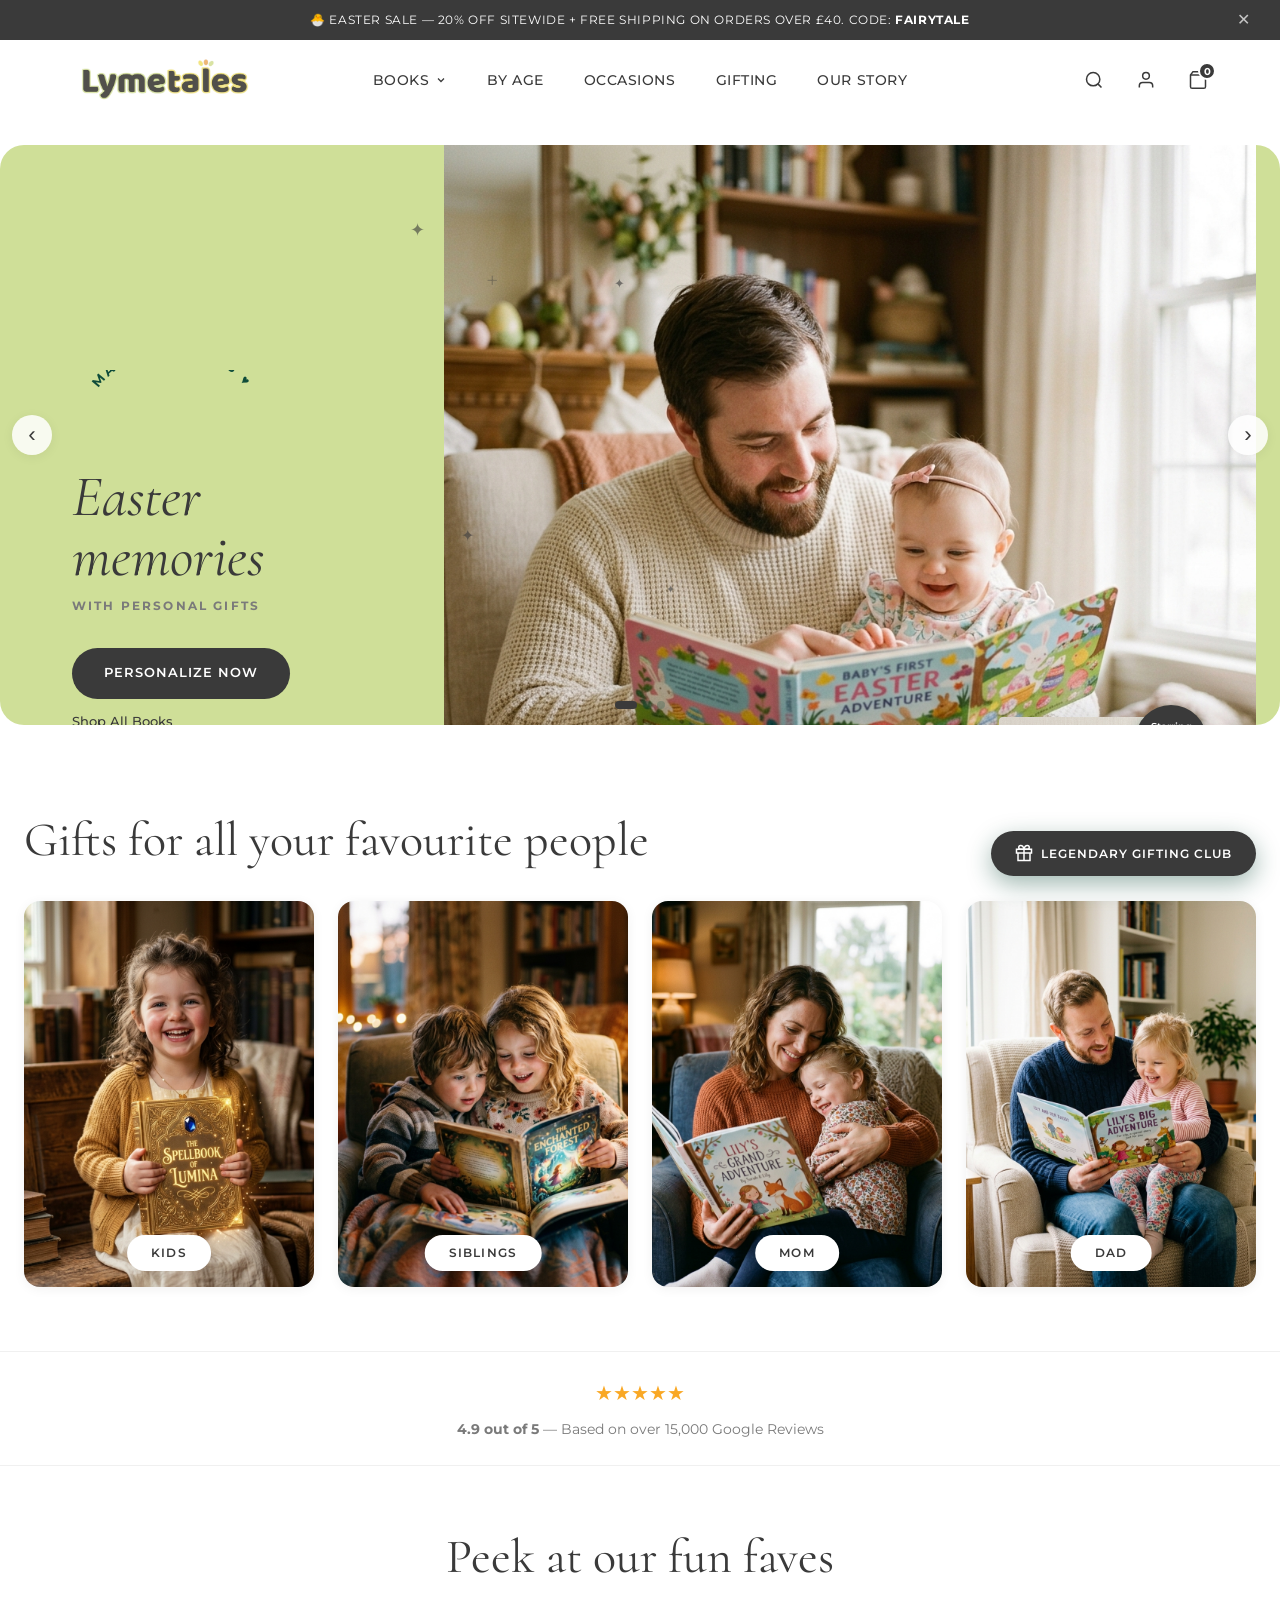
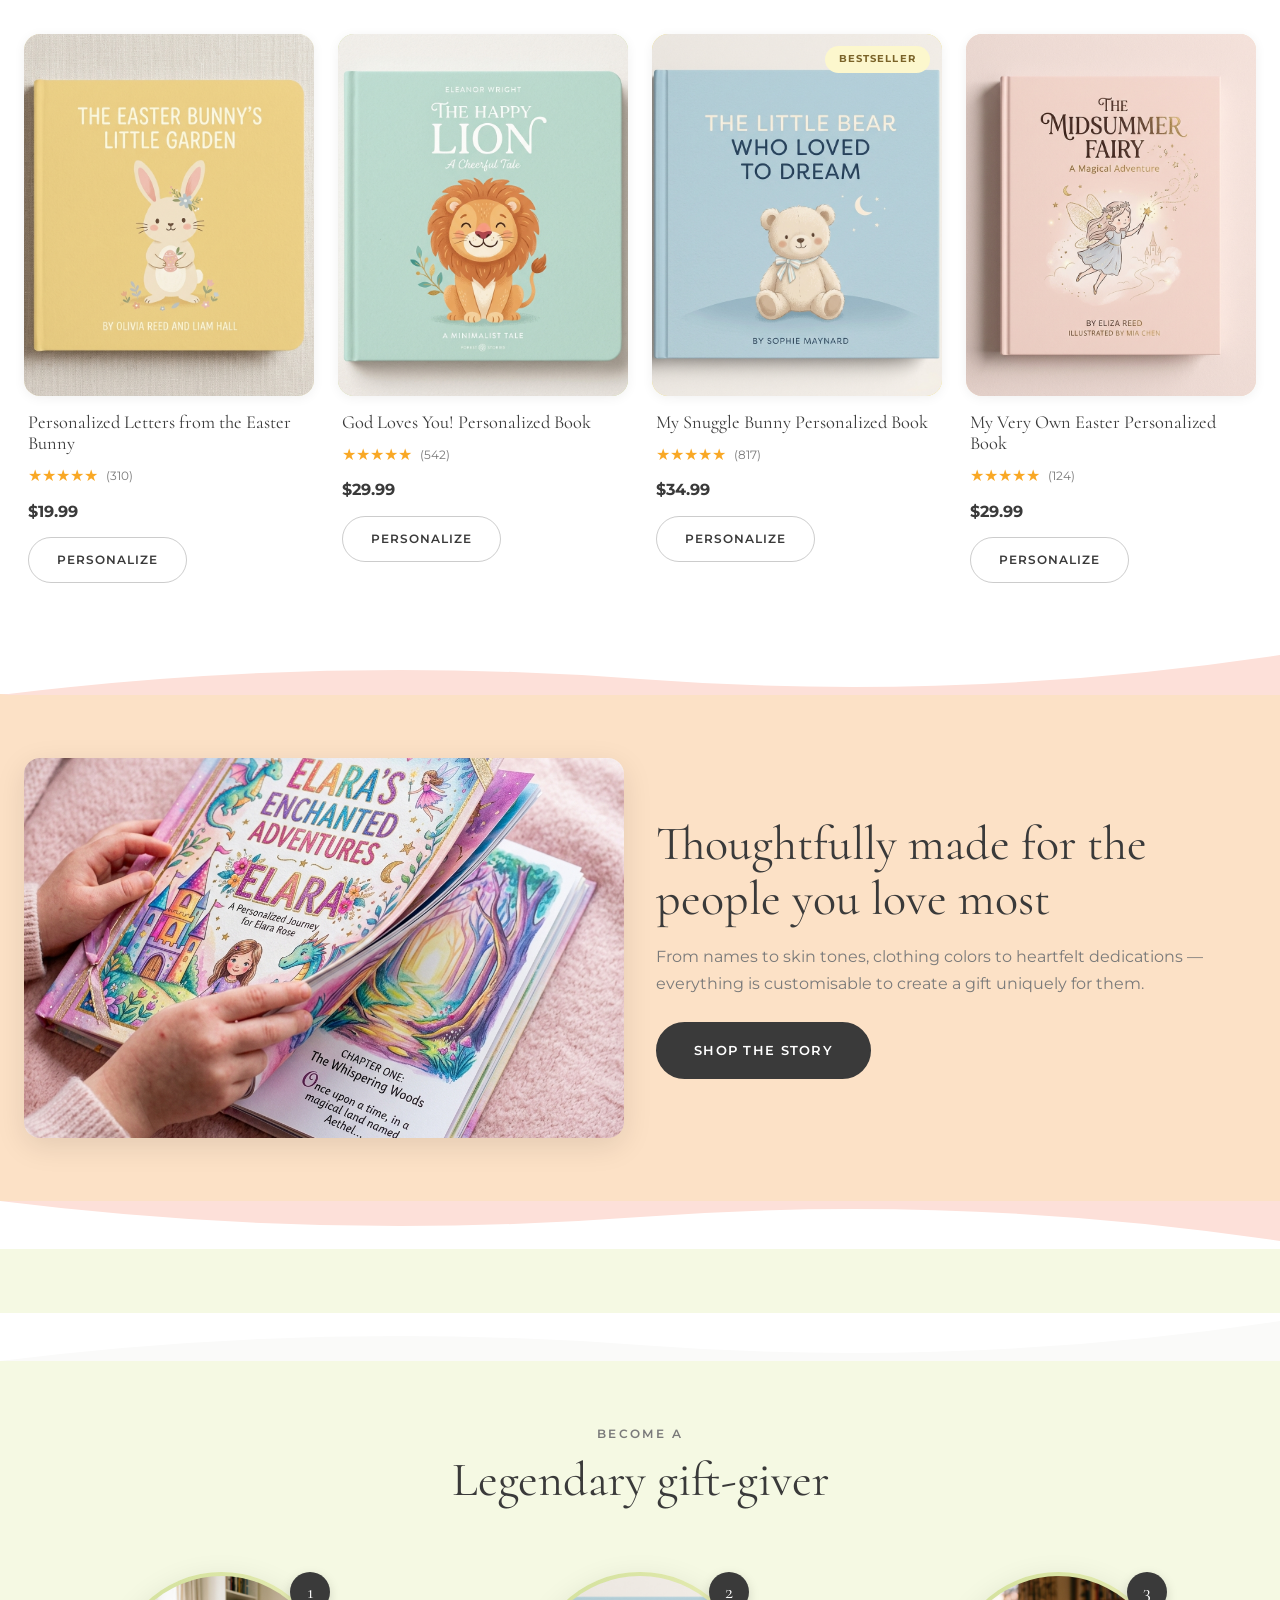
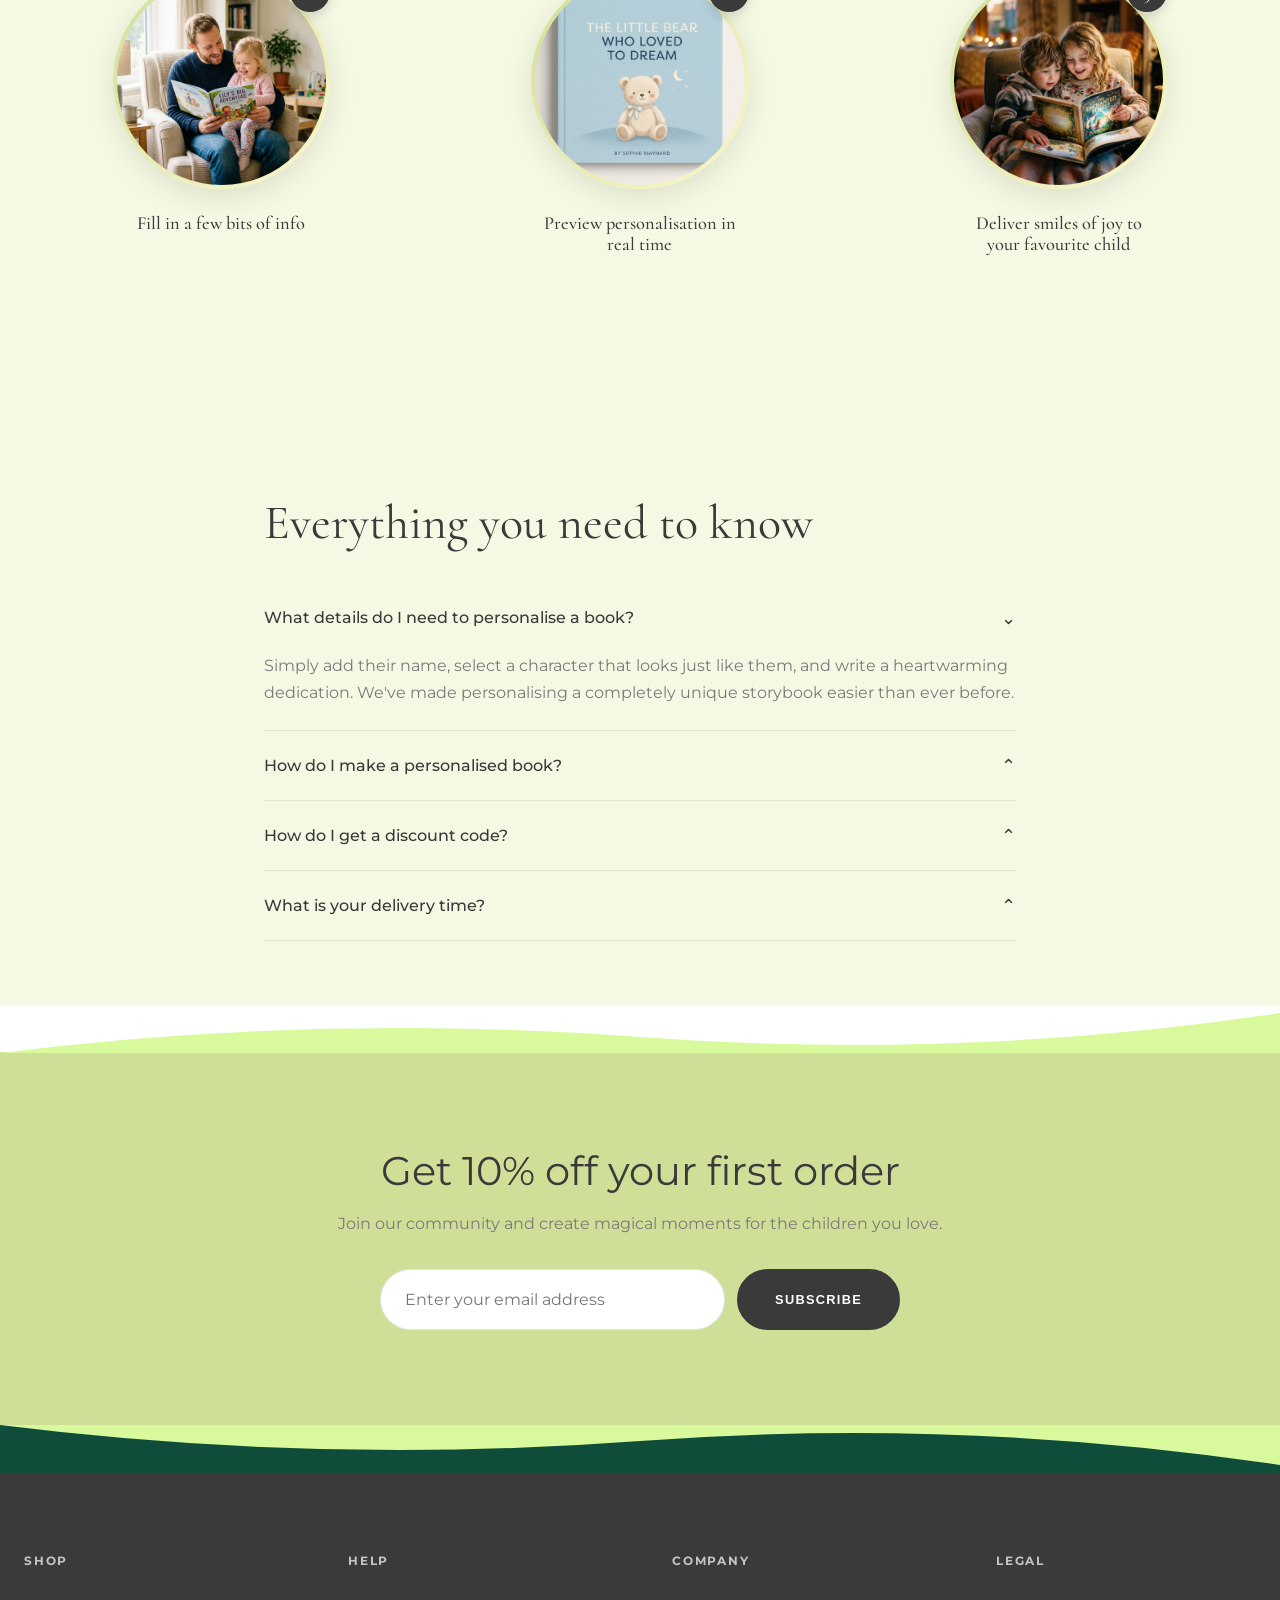
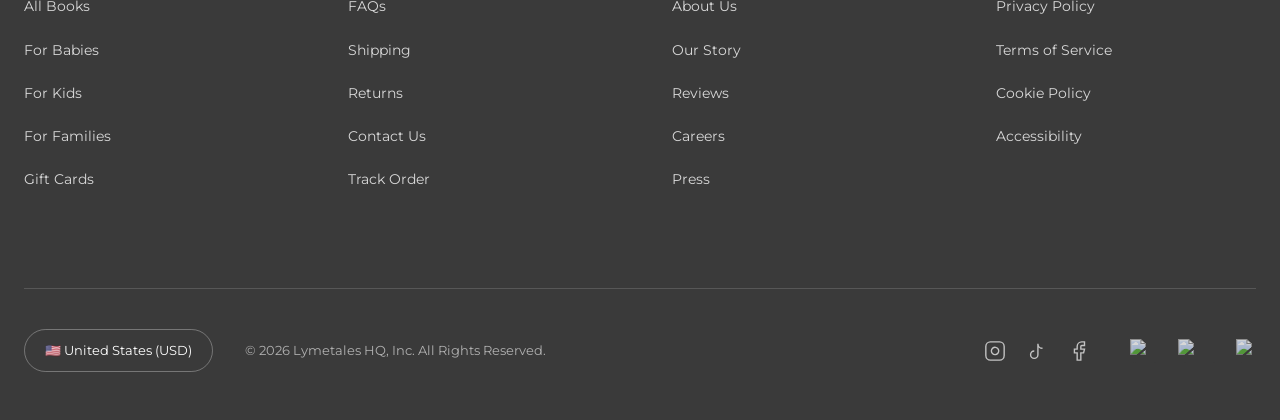
==== commit 2d988208: "Standardize FAQ and Shipping pages, and update global footer links" ====
--- a/lymetales/index.html
+++ b/lymetales/index.html
@@ -19,27 +19,58 @@
   <header class="site-header" id="header">
     <div class="header-container">
 
-      <!-- LEFT: Logo -->
-      <a href="#" class="logo">Lymetales.</a>
+      <!-- LEFT: Mobile Hamburger (hidden on desktop) -->
+      <button class="util-btn mobile-hamburger" id="hamburger-btn" aria-label="Open menu">
+        <svg width="22" height="22" viewBox="0 0 24 24" fill="none" stroke="currentColor" stroke-width="1.8"><path d="M3 12h18M3 6h18M3 18h18"/></svg>
+      </button>
+
+      <!-- LOGO -->
+      <a href="index.html" class="logo"><img src="assets/logo.png" alt="Lymetales Logo" class="nav-brand-img"></a>
 
       <!-- CENTER: Nav links -->
       <nav class="main-nav desktop-only" aria-label="Primary navigation">
         <ul>
           <li class="has-mega">
             <a href="product.html">Books <svg width="12" height="12" viewBox="0 0 24 24" fill="none" stroke="currentColor" stroke-width="2.5"><polyline points="6 9 12 15 18 9"/></svg></a>
+            <!-- MEGA MENU -->
+            <div class="mega-menu">
+              <div class="mega-container">
+                <div class="mega-categories">
+                  <h3>Shop by Category</h3>
+                  <ul>
+                    <li><a href="product.html">For Kids</a></li>
+                    <li><a href="product.html">For Babies & Toddlers</a></li>
+                    <li><a href="product.html">For Occasions</a></li>
+                    <li><a href="product.html">For Grown-Ups</a></li>
+                  </ul>
+                </div>
+                <!-- Featured Preview -->
+                <div class="mega-featured">
+                  <a href="product.html" class="mega-featured-card">
+                    <img src="assets/book_1.png" alt="Featured Book">
+                    <div class="mega-feat-info">
+                      <span class="mega-feat-badge">Bestseller</span>
+                      <h4>My First Easter Egg Hunt</h4>
+                      <p>Personalized magic starring your child.</p>
+                      <span class="mega-feat-link">Shop now →</span>
+                    </div>
+                  </a>
+                </div>
+              </div>
+            </div>
           </li>
-          <li><a href="#">By Age</a></li>
-          <li><a href="#">Occasions</a></li>
-          <li><a href="#">Gifting</a></li>
-          <li><a href="#">Our Story</a></li>
+          <li><a href="collection-age.html">By Age</a></li>
+          <li><a href="collection-occasions.html">Occasions</a></li>
+          <li><a href="collection-gifting.html">Gifting</a></li>
+          <li><a href="story.html">Our Story</a></li>
         </ul>
       </nav>
 
       <!-- RIGHT: Utility icons -->
       <div class="header-utils">
-        <a href="#" class="util-btn desktop-only" aria-label="Search">
+        <button class="util-btn" id="searchTrigger" aria-label="Search">
           <svg width="20" height="20" viewBox="0 0 24 24" fill="none" stroke="currentColor" stroke-width="1.8"><circle cx="11" cy="11" r="8"/><path d="M21 21l-4.35-4.35"/></svg>
-        </a>
+        </button>
         <a href="#" class="util-btn desktop-only" aria-label="Account">
           <svg width="20" height="20" viewBox="0 0 24 24" fill="none" stroke="currentColor" stroke-width="1.8"><path d="M20 21v-2a4 4 0 0 0-4-4H8a4 4 0 0 0-4 4v2"/><circle cx="12" cy="7" r="4"/></svg>
         </a>
@@ -47,18 +78,35 @@
           <svg width="20" height="20" viewBox="0 0 24 24" fill="none" stroke="currentColor" stroke-width="1.8"><path d="M6 2L3 6v14a2 2 0 0 0 2 2h14a2 2 0 0 0 2-2V6l-3-4z"/><line x1="3" y1="6" x2="21" y2="6"/></svg>
           <span class="cart-count">0</span>
         </a>
-        <button class="util-btn mobile-only" id="hamburger-btn" aria-label="Open menu">
-          <svg width="22" height="22" viewBox="0 0 24 24" fill="none" stroke="currentColor" stroke-width="1.8"><path d="M3 12h18M3 6h18M3 18h18"/></svg>
-        </button>
       </div>
 
     </div>
   </header>
+
+  <!-- SEARCH OVERLAY -->
+  <div class="search-overlay" id="searchOverlay">
+    <div class="search-container">
+      <button class="search-close" id="searchClose" aria-label="Close search">
+        <svg width="32" height="32" viewBox="0 0 24 24" fill="none" stroke="currentColor" stroke-width="1.5"><path d="M18 6L6 18M6 6l12 12"/></svg>
+      </button>
+      <div class="search-input-wrap">
+        <input type="text" class="search-input" placeholder="What are you looking for?" aria-label="Search bar" autocomplete="off">
+      </div>
+      <div class="search-suggestions">
+        <p>Popular searches</p>
+        <div class="search-pills">
+          <a href="#">Easter Books</a>
+          <a href="#">First Birthday</a>
+          <a href="#">Books for Mum</a>
+        </div>
+      </div>
+    </div>
+  </div>
 
   <!-- MOBILE SLIDE-OUT MENU -->
   <div class="mobile-menu-overlay" id="mobile-menu">
     <div class="mobile-menu-header">
-      <a href="#" class="logo" style="color: var(--color-green-dark);">Lymetales.</a>
+      <a href="#" class="logo"><img src="assets/logo.png" alt="Lymetales Logo" class="nav-brand-img"></a>
       <button class="menu-close" id="menu-close-btn" aria-label="Close menu">
         <svg width="24" height="24" viewBox="0 0 24 24" fill="none" stroke="currentColor" stroke-width="2"><path d="M18 6L6 18M6 6l12 12"/></svg>
       </button>
@@ -66,10 +114,10 @@
     <nav class="mobile-nav">
       <ul>
         <li><a href="product.html">Books</a></li>
-        <li><a href="#">By Age</a></li>
-        <li><a href="#">Occasions</a></li>
-        <li><a href="#">Gifting</a></li>
-        <li><a href="#">Our Story</a></li>
+        <li><a href="collection-age.html">By Age</a></li>
+        <li><a href="collection-occasions.html">Occasions</a></li>
+        <li><a href="collection-gifting.html">Gifting</a></li>
+        <li><a href="story.html">Our Story</a></li>
       </ul>
     </nav>
     <div class="mobile-menu-footer">
@@ -359,11 +407,11 @@
   <!-- NEWSLETTER -->
   <section class="newsletter-block bg-pastel-green">
     <div class="container" style="text-align:center;">
-      <h2>Sign up & receive 20% off your first order</h2>
-      <p style="color: var(--color-muted); margin-bottom: var(--space-6);">Join over 1 million families and never miss a new story.</p>
+      <h2 class="newsletter-heading">Get 10% off your first order</h2>
+      <p style="color: var(--color-muted); margin-bottom: var(--space-8);">Join our community and create magical moments for the children you love.</p>
       <form action="#" class="newsletter-form-inline">
         <input type="email" placeholder="Enter your email address" required>
-        <button type="submit" class="btn-primary-dark">Sign Up</button>
+        <button type="submit" class="btn-primary-dark">Subscribe</button>
       </form>
     </div>
   </section>
@@ -375,64 +423,104 @@
     </svg>
   </div>
 
-  <!-- DARK GREEN FOOTER -->
+  <!-- PREMIUM BRAND FOOTER -->
   <footer class="site-footer bg-dark-green">
     <div class="container">
       <div class="footer-columns">
-
+        
+        <!-- COL 1: Shop -->
         <div class="footer-col">
-          <h4>Contact Us</h4>
-          <ul>
-            <li>1-877-444-3319</li>
-            <li>Live Chat</li>
-          </ul>
-        </div>
-
+          <button class="footer-accordion-trigger" aria-expanded="false">
+            Shop <span class="footer-icon">+</span>
+          </button>
+          <div class="footer-col-content">
+            <ul>
+              <li><a href="product.html">All Books</a></li>
+              <li><a href="collection-age.html">For Babies</a></li>
+              <li><a href="collection-age.html">For Kids</a></li>
+              <li><a href="collection-age.html">For Families</a></li>
+              <li><a href="collection-gifting.html">Gift Cards</a></li>
+            </ul>
+          </div>
+        </div>
+
+        <!-- COL 2: Help -->
         <div class="footer-col">
-          <h4>About Us</h4>
-          <ul>
-            <li><a href="#">Our Story</a></li>
-            <li><a href="#">Blog</a></li>
-            <li><a href="#">Press</a></li>
-          </ul>
-        </div>
-
+          <button class="footer-accordion-trigger" aria-expanded="false">
+            Help <span class="footer-icon">+</span>
+          </button>
+          <div class="footer-col-content">
+            <ul>
+              <li><a href="faq.html">FAQs</a></li>
+              <li><a href="shipping.html">Shipping</a></li>
+              <li><a href="#">Returns</a></li>
+              <li><a href="#">Contact Us</a></li>
+              <li><a href="#">Track Order</a></li>
+            </ul>
+          </div>
+        </div>
+
+        <!-- COL 3: Company -->
         <div class="footer-col">
-          <h4>Customer Care</h4>
-          <ul>
-            <li><a href="#">Track Order</a></li>
-            <li><a href="#">My Account</a></li>
-            <li><a href="#">Shipping Info</a></li>
-            <li><a href="#">FAQs</a></li>
-            <li><a href="#">Rewards</a></li>
-          </ul>
-        </div>
-
+          <button class="footer-accordion-trigger" aria-expanded="false">
+            Company <span class="footer-icon">+</span>
+          </button>
+          <div class="footer-col-content">
+            <ul>
+              <li><a href="story.html">About Us</a></li>
+              <li><a href="story.html">Our Story</a></li>
+              <li><a href="#">Reviews</a></li>
+              <li><a href="#">Careers</a></li>
+              <li><a href="#">Press</a></li>
+            </ul>
+          </div>
+        </div>
+
+        <!-- COL 4: Legal -->
         <div class="footer-col">
-          <h4>Partners</h4>
-          <ul>
-            <li><a href="#">Resellers</a></li>
-            <li><a href="#">Corporate Gifts</a></li>
-          </ul>
-        </div>
-
-        <div class="footer-col">
-          <h4>Legal</h4>
-          <ul>
-            <li><a href="#">Privacy Policy</a></li>
-            <li><a href="#">Terms of Use</a></li>
-            <li><a href="#">Accessibility</a></li>
-          </ul>
-        </div>
-
-      </div>
-
+          <button class="footer-accordion-trigger" aria-expanded="false">
+            Legal <span class="footer-icon">+</span>
+          </button>
+          <div class="footer-col-content">
+            <ul>
+              <li><a href="#">Privacy Policy</a></li>
+              <li><a href="#">Terms of Service</a></li>
+              <li><a href="#">Cookie Policy</a></li>
+              <li><a href="#">Accessibility</a></li>
+            </ul>
+          </div>
+        </div>
+
+      </div>
+
+      <!-- FOOTER BOTTOM -->
       <div class="footer-bottom">
-        <div class="market-selector">🇺🇸 United States</div>
-        <p class="copyright">&copy; 2026 Lymetales. All Rights Reserved.</p>
-        <div class="social-links-footer">
-          <a href="#">Instagram</a>
-          <a href="#">Facebook</a>
+        <div class="footer-bottom-left">
+          <div class="market-selector" aria-label="Change Market">
+            🇺🇸 United States (USD)
+          </div>
+          <p class="copyright">&copy; 2026 Lymetales HQ, Inc. All Rights Reserved.</p>
+        </div>
+        
+        <div class="footer-bottom-right">
+          <!-- Socials -->
+          <div class="social-links-footer">
+            <a href="#" aria-label="Instagram">
+              <svg width="22" height="22" viewBox="0 0 24 24" fill="none" stroke="currentColor" stroke-width="1.5"><rect x="2" y="2" width="20" height="20" rx="5" ry="5"></rect><path d="M16 11.37A4 4 0 1 1 12.63 8 4 4 0 0 1 16 11.37z"></path><line x1="17.5" y1="6.5" x2="17.51" y2="6.5"></line></svg>
+            </a>
+            <a href="#" aria-label="TikTok">
+              <svg width="22" height="22" viewBox="0 0 24 24" fill="none" stroke="currentColor" stroke-width="1.5"><path d="M9 12a4 4 0 1 0 4 4V4a5 5 0 0 0 5 5"></path></svg>
+            </a>
+            <a href="#" aria-label="Facebook">
+              <svg width="22" height="22" viewBox="0 0 24 24" fill="none" stroke="currentColor" stroke-width="1.5"><path d="M18 2h-3a5 5 0 0 0-5 5v3H7v4h3v8h4v-8h3l1-4h-4V7a1 1 0 0 1 1-1h3z"></path></svg>
+            </a>
+          </div>
+          <!-- Payments -->
+          <div class="payment-icons">
+            <img src="https://upload.wikimedia.org/wikipedia/commons/b/ba/Stripe_Logo%2C_revised_2016.svg" alt="Stripe" width="36" height="24">
+            <img src="https://upload.wikimedia.org/wikipedia/commons/b/b5/PayPal.svg" alt="PayPal" width="46" height="24">
+            <img src="https://upload.wikimedia.org/wikipedia/commons/f/fa/Apple_logo_black.svg" alt="Apple Pay" width="20" height="24">
+          </div>
         </div>
       </div>
     </div>
--- a/lymetales/style.css
+++ b/lymetales/style.css
@@ -6,18 +6,20 @@
 
 :root {
   /* Core Brand Colors */
-  --color-green-dark: #0F4C3A;
-  --color-cream: #FAFAF9;
+  --color-green-dark: #3A3A3A; /* Now Charcoal */
+  --color-brand-primary: #CFDF98; /* Lime Green */
+  --color-brand-secondary: #F2B26C; /* Apricot */
+  --color-cream: #F5F9E3; /* Pale Lime Cream */
   --color-white: #FFFFFF;
-  --color-text: #2C2C2C;
-  --color-muted: #777;
+  --color-text: #3A3A3A;
+  --color-muted: #7A7A7A;
 
   /* Pastel Palette */
-  --pastel-mint: #E1F3EA;
-  --pastel-yellow: #FEF9E7;
-  --pastel-blue: #EAF4FA;
-  --pastel-pink: #FDE0D9;
-  --pastel-green: #D9F99D;
+  --pastel-mint: #CFDF98; /* Lime Green */
+  --pastel-yellow: #FCF7CD; /* Pale Yellow */
+  --pastel-blue: #F6E367; /* Sunshine Yellow */
+  --pastel-pink: #FCE1C6; /* Pale Peach */
+  --pastel-green: #CFDF98; /* Lime Green */
 
   /* Typography */
   --font-heading: 'Cormorant', Georgia, serif;
@@ -139,100 +141,310 @@
 }
 .announce-close:hover { opacity: 1; }
 
-/* ==================== HEADER ==================== */
+/* ==================== HEADER (PREMIUM) ==================== */
 .site-header {
   background: var(--color-white);
-  border-bottom: 1px solid rgba(0,0,0,0.07);
   position: sticky;
   top: 0;
   z-index: 200;
-  transition: box-shadow 0.3s;
-}
+  transition: all 0.3s ease;
+  border-bottom: 1px solid rgba(0,0,0,0); /* invisible default border */
+}
+
+/* Scroll state */
 .site-header.scrolled {
-  box-shadow: 0 4px 24px rgba(0,0,0,0.08);
-  backdrop-filter: blur(8px);
-}
+  background: rgba(255, 255, 255, 0.85);
+  backdrop-filter: blur(12px);
+  -webkit-backdrop-filter: blur(12px);
+  box-shadow: 0 4px 32px rgba(0, 0, 0, 0.04);
+  border-bottom: 1px solid rgba(0, 0, 0, 0.04);
+}
+
 .header-container {
-  max-width: 1320px;
+  max-width: 1440px;
   margin: 0 auto;
-  padding: 0 var(--space-6);
-  display: grid;
-  grid-template-columns: auto 1fr auto; /* logo | nav | icons */
-  align-items: center;
-  gap: var(--space-6);
-  min-height: 72px;
-}
+  padding: 0 4rem; /* Generous spacing */
+  display: flex;
+  align-items: center;
+  justify-content: space-between;
+  min-height: 80px;
+}
+
+/* Mobile Hamburger (hidden on desktop) */
+.mobile-hamburger {
+  display: none !important;
+}
+
+/* LEFT: LOGO */
 .logo {
-  font-family: var(--font-heading);
-  font-size: 1.9rem;
-  font-weight: 400;
-  color: var(--color-green-dark);
-  letter-spacing: -0.02em;
-  white-space: nowrap;
-}
-
-/* CENTER nav */
-.main-nav { display: flex; justify-content: center; }
+  flex: 1; /* Pushes center to center */
+  display: flex;
+  align-items: center;
+  text-decoration: none;
+}
+
+.nav-brand-img {
+  height: 48px; /* Taller crisp svg */
+  width: auto;
+  object-fit: contain;
+}
+
+/* CENTER: NAV */
+.main-nav { 
+  display: flex; 
+  flex: 2; /* takes more space to truly center */
+  justify-content: center;
+}
+
 .main-nav ul {
   display: flex;
-  gap: var(--space-8);
+  gap: 2.5rem;
   align-items: center;
   list-style: none;
-}
+  margin: 0;
+  padding: 0;
+}
+
 .main-nav a {
-  font-size: 0.8rem;
+  font-size: 0.85rem;
   font-weight: 500;
-  letter-spacing: 0.06em;
+  letter-spacing: 0.04em;
   text-transform: uppercase;
-  color: var(--color-text);
-  padding: var(--space-2) 0;
-  position: relative;
+  color: var(--color-text-dark);
+  padding: 1rem 0;
+  text-decoration: none;
   display: inline-flex;
   align-items: center;
-  gap: 4px;
-}
-.main-nav a::after {
-  content: '';
+  gap: 6px;
+  transition: opacity 0.2s ease, color 0.2s ease;
+}
+
+.main-nav a:hover {
+  opacity: 0.6;
+}
+
+/* Mega Menu Setup */
+.has-mega {
+  position: static; /* so dropdown can span wider */
+}
+.mega-menu {
   position: absolute;
-  bottom: -2px; left: 0; width: 0; height: 1.5px;
-  background: var(--color-green-dark);
-  transition: width 0.25s ease;
-}
-.main-nav a:hover::after { width: 100%; }
-
-/* RIGHT utility icons */
+  top: 100%;
+  left: 0;
+  width: 100%;
+  background: #fff;
+  opacity: 0;
+  visibility: hidden;
+  transform: translateY(10px);
+  transition: all 0.3s cubic-bezier(0.16, 1, 0.3, 1);
+  box-shadow: 0 12px 48px rgba(0,0,0,0.06);
+  border-top: 1px solid rgba(0,0,0,0.05);
+  border-radius: 0 0 16px 16px;
+}
+.has-mega:hover .mega-menu {
+  opacity: 1;
+  visibility: visible;
+  transform: translateY(0);
+}
+
+.mega-container {
+  max-width: 1200px;
+  margin: 0 auto;
+  padding: 3rem 4rem;
+  display: flex;
+  gap: 4rem;
+}
+
+.mega-categories {
+  flex: 1;
+}
+.mega-categories h3 {
+  font-size: 0.85rem;
+  text-transform: uppercase;
+  letter-spacing: 0.05em;
+  color: #888;
+  margin-bottom: 1.5rem;
+}
+.mega-categories ul {
+  display: flex;
+  flex-direction: column;
+  gap: 1rem;
+}
+.mega-categories a {
+  text-transform: none;
+  font-family: var(--font-serif);
+  font-size: 1.5rem;
+  padding: 0;
+  letter-spacing: 0;
+}
+
+.mega-featured {
+  flex: 1;
+  border-left: 1px solid rgba(0,0,0,0.05);
+  padding-left: 4rem;
+}
+.mega-featured-card {
+  display: flex;
+  gap: 1.5rem;
+  align-items: center;
+  text-decoration: none !important;
+  color: inherit !important;
+  opacity: 1 !important;
+  padding: 0 !important;
+}
+.mega-featured-card:hover .mega-feat-link {
+  text-decoration: underline;
+}
+.mega-featured-card img {
+  width: 120px;
+  border-radius: 4px;
+  box-shadow: -4px 4px 12px rgba(0,0,0,0.1);
+  transform: perspective(600px) rotateY(-15deg);
+}
+.mega-feat-badge {
+  display: inline-block;
+  font-size: 0.7rem;
+  text-transform: uppercase;
+  background: var(--pastel-yellow);
+  padding: 2px 8px;
+  border-radius: 20px;
+  font-weight: 600;
+  margin-bottom: 0.5rem;
+}
+.mega-feat-info h4 {
+  font-family: var(--font-serif);
+  font-size: 1.25rem;
+  margin: 0 0 0.25rem 0;
+}
+.mega-feat-info p {
+  font-size: 0.9rem;
+  color: #666;
+  margin: 0 0 0.5rem 0;
+}
+.mega-feat-link {
+  font-size: 0.85rem;
+  font-weight: 600;
+  color: var(--color-green-dark);
+}
+
+/* RIGHT: UTILS */
 .header-utils {
   display: flex;
-  align-items: center;
-  gap: var(--space-3);
+  flex: 1;
+  align-items: center;
   justify-content: flex-end;
-}
+  gap: 1rem;
+}
+
 .util-btn {
   background: none; border: none; cursor: pointer;
-  color: var(--color-text); display: flex; align-items: center;
-  padding: 6px; border-radius: 50%;
-  transition: background 0.2s, color 0.2s;
+  color: var(--color-text-dark); 
+  display: flex; align-items: center; justify-content: center;
+  padding: 8px; border-radius: 50%;
+  transition: background 0.2s, transform 0.2s;
   position: relative;
 }
-.util-btn:hover { background: var(--color-cream); color: var(--color-green-dark); }
+.util-btn:hover { background: var(--color-cream); transform: scale(1.05); }
+
 .util-cart { position: relative; }
 .cart-count {
-  position: absolute; top: 0; right: 0;
+  position: absolute; top: 0px; right: 0px;
   background: var(--color-green-dark); color: #fff;
-  font-size: 0.6rem; font-weight: 700;
-  width: 16px; height: 16px;
+  font-size: 0.65rem; font-weight: 700;
+  width: 18px; height: 18px;
   border-radius: 50%; display: flex;
   align-items: center; justify-content: center;
-  line-height: 1;
-}
-
-@media(max-width: 1024px) {
-  .main-nav ul { gap: var(--space-6); }
-}
-@media(max-width: 768px) {
-  .header-container { grid-template-columns: auto 1fr; }
-  .main-nav { display: none; }
-  .util-btn.desktop-only { display: none; }
+  border: 2px solid #fff;
+  transition: transform 0.3s cubic-bezier(0.175, 0.885, 0.32, 1.275);
+}
+
+/* ==================== SEARCH OVERLAY ==================== */
+.search-overlay {
+  position: fixed;
+  top: 0; left: 0; width: 100%; height: 100vh;
+  background: rgba(255, 255, 255, 0.98);
+  z-index: 9999;
+  display: flex;
+  opacity: 0;
+  visibility: hidden;
+  transition: all 0.3s ease;
+  backdrop-filter: blur(10px);
+}
+.search-overlay.open {
+  opacity: 1;
+  visibility: visible;
+}
+.search-container {
+  width: 100%;
+  max-width: 800px;
+  margin: 10vh auto 0;
+  padding: 0 2rem;
+  position: relative;
+}
+.search-close {
+  position: absolute;
+  top: -4rem; right: 2rem;
+  background: none; border: none; cursor: pointer;
+  color: #333; transition: transform 0.2s;
+}
+.search-close:hover { transform: rotate(90deg); }
+.search-input-wrap {
+  border-bottom: 2px solid #ccc;
+  margin-bottom: 2rem;
+}
+.search-input {
+  width: 100%;
+  font-family: var(--font-serif);
+  font-size: 3rem;
+  color: var(--color-green-dark);
+  border: none;
+  background: transparent;
+  padding: 1rem 0;
+  outline: none;
+}
+.search-input::placeholder { color: #ccc; }
+
+.search-suggestions p {
+  font-size: 0.85rem; text-transform: uppercase; letter-spacing: 0.05em; color: #888;
+}
+.search-pills {
+  display: flex; gap: 1rem; flex-wrap: wrap; margin-top: 1rem;
+}
+.search-pills a {
+  display: inline-block; padding: 0.5rem 1.25rem;
+  background: var(--color-cream); color: var(--color-text-dark);
+  text-decoration: none; border-radius: 20px; font-size: 0.9rem;
+  transition: background 0.2s;
+}
+.search-pills a:hover { background: #e0e6d9; }
+
+/* Responsive Header */
+@media (max-width: 1024px) {
+  .header-container { padding: 0 2rem; }
+  .main-nav ul { gap: 1.5rem; }
+}
+
+@media (max-width: 768px) {
+  .header-container {
+    padding: 0 1rem;
+    min-height: 70px;
+  }
+  .desktop-only { display: none !important; }
+  
+  /* Make mobile layout: Hamburger - Logo - Icons */
+  .mobile-hamburger {
+    display: flex !important;
+    flex: 1;
+    justify-content: flex-start;
+  }
+  .logo {
+    flex: 2;
+    text-align: center;
+  }
+  .header-utils {
+    flex: 1;
+    justify-content: flex-end;
+  }
 }
 
 /* ==================== WAVY DIVIDERS ==================== */
@@ -714,71 +926,624 @@
 .accordion-content p { color: var(--color-muted); }
 .accordion-item.open .accordion-content { display: block; }
 
+/* FAQ PAGE ENHANCEMENTS */
+.faq-hero-main {
+  padding: 8rem 0 4rem;
+  text-align: center;
+  background: var(--color-cream);
+}
+.faq-hero-main h1 {
+  font-family: var(--font-heading);
+  font-size: 4rem;
+  margin-bottom: var(--space-4);
+  color: var(--color-green-dark);
+}
+.faq-hero-main p {
+  font-size: 1.15rem;
+  color: var(--color-text);
+  opacity: 0.8;
+  max-width: 600px;
+  margin: 0 auto;
+}
+
+.faq-categories {
+  display: flex;
+  flex-wrap: wrap;
+  gap: 0.75rem;
+  justify-content: center;
+  margin: 4rem 0 3rem;
+}
+
+.faq-chip {
+  background: #fff;
+  border: 1px solid rgba(0,0,0,0.08);
+  border-radius: var(--radius-pill);
+  padding: 0.6rem 1.5rem;
+  font-family: var(--font-body);
+  font-size: 0.9rem;
+  font-weight: 500;
+  color: var(--color-text);
+  cursor: pointer;
+  transition: all 0.3s ease;
+  box-shadow: var(--shadow-sm);
+}
+
+.faq-chip:hover {
+  transform: translateY(-2px);
+  box-shadow: var(--shadow-md);
+}
+
+.faq-chip.active {
+  background: var(--color-brand-primary);
+  border-color: var(--color-brand-primary);
+  color: var(--color-green-dark);
+}
+
+.faq-item-wrapper {
+  max-width: 800px;
+  margin: 0 auto;
+  min-height: 400px;
+}
+
+.faq-item-wrapper .accordion-item:last-child {
+  border-bottom: none;
+}
+
+.faq-item-wrapper .accordion-trigger {
+  font-family: var(--font-heading);
+  font-size: 1.5rem;
+  padding: var(--space-8) 0;
+}
+
+/* Initially hide items that don't match the current category filter */
+.faq-item-wrapper .accordion-item.hide {
+  display: none !important;
+}
+
+/* STILL NEED HELP CTA */
+.faq-support-section {
+  padding: 8rem 0;
+  background: #fff;
+}
+
+.support-hero-card {
+  max-width: 800px;
+  margin: 0 auto;
+  background: var(--color-brand-primary);
+  border-radius: var(--radius-lg);
+  padding: 4rem;
+  text-align: center;
+  box-shadow: var(--shadow-md);
+  position: relative;
+  overflow: hidden;
+}
+
+.support-hero-card h2 {
+  font-size: 2.5rem;
+  margin-bottom: var(--space-4);
+}
+
+.support-hero-card p {
+  font-size: 1.15rem;
+  margin-bottom: var(--space-8);
+  opacity: 0.9;
+}
+
+.support-btn-group {
+  display: flex;
+  justify-content: center;
+  gap: var(--space-4);
+  align-items: center;
+}
+
+@media(max-width: 768px) {
+  .faq-hero-main h1 { font-size: 2.5rem; }
+  .faq-item-wrapper .accordion-trigger { font-size: 1.25rem; }
+  .support-hero-card { padding: 3rem 1.5rem; }
+  .support-btn-group { flex-direction: column; }
+}
+
+/* ==================== STANDARD INFORMATION PAGE (SHIPPING/LEGAL) ==================== */
+.info-page-hero {
+  padding: 6rem 0 3rem;
+  text-align: center;
+  border-bottom: 1px solid rgba(0,0,0,0.05);
+  background: var(--color-cream);
+}
+.info-page-hero h1 {
+  font-family: var(--font-heading);
+  font-size: 3.5rem;
+  margin-bottom: var(--space-2);
+  color: var(--color-green-dark);
+}
+.info-page-hero p {
+  font-size: 1.15rem;
+  max-width: 600px;
+  margin: 0 auto;
+  opacity: 0.7;
+}
+
+.doc-section {
+  padding: 5rem 0;
+  max-width: 900px;
+  margin: 0 auto;
+  border-bottom: 1px solid rgba(0,0,0,0.05);
+}
+.doc-section:last-of-type { border-bottom: none; }
+.doc-section h2 {
+  font-size: 2rem;
+  margin-bottom: 2.5rem;
+  color: var(--color-green-dark);
+}
+
+/* UNIFIED SHIPPING TABLE */
+.standard-table-wrap {
+  overflow-x: auto;
+  margin: 2rem 0;
+  border-radius: var(--radius-md);
+  border: 1px solid rgba(0,0,0,0.08);
+}
+.standard-table {
+  width: 100%;
+  border-collapse: collapse;
+  text-align: left;
+  background: #fff;
+}
+.standard-table th {
+  padding: 1.25rem 1.5rem;
+  background: var(--color-cream);
+  font-size: 0.85rem;
+  text-transform: uppercase;
+  letter-spacing: 0.05em;
+  font-weight: 700;
+  color: var(--color-muted);
+  border-bottom: 1px solid rgba(0,0,0,0.08);
+}
+.standard-table td {
+  padding: 1.5rem;
+  border-bottom: 1px solid rgba(0,0,0,0.05);
+  font-size: 1rem;
+  vertical-align: middle;
+}
+.standard-table tr:hover td {
+  background: rgba(0,0,0,0.01);
+}
+
+/* VERTICAL PROCESS LIST */
+.vertical-process {
+  list-style: none;
+  padding: 0;
+  margin: 0;
+}
+.process-step {
+  display: flex;
+  gap: 2rem;
+  margin-bottom: 3rem;
+  position: relative;
+}
+.process-step:not(:last-child)::after {
+  content: "";
+  position: absolute;
+  left: 20px;
+  top: 50px;
+  bottom: -40px;
+  width: 1px;
+  background: rgba(0,0,0,0.1);
+}
+.step-marker {
+  width: 42px;
+  height: 42px;
+  background: var(--color-green-dark);
+  color: #fff;
+  border-radius: 50%;
+  display: flex;
+  align-items: center;
+  justify-content: center;
+  flex-shrink: 0;
+  font-weight: 700;
+  font-size: 1.1rem;
+}
+.step-content h4 {
+  font-size: 1.25rem;
+  margin-bottom: 0.5rem;
+  color: var(--color-green-dark);
+}
+.step-content p {
+  color: var(--color-muted);
+  line-height: 1.6;
+}
+
+/* DOCUMENT TYPOGRAPHY */
+.doc-text-block {
+  font-size: 1.05rem;
+  line-height: 1.8;
+  color: var(--color-text);
+}
+.doc-text-block p {
+  margin-bottom: 1.5rem;
+}
+.doc-list {
+  list-style: none;
+  padding: 0;
+}
+.doc-list li {
+  position: relative;
+  padding-left: 1.75rem;
+  margin-bottom: 1.25rem;
+}
+.doc-list li::before {
+  content: "→";
+  position: absolute;
+  left: 0;
+  color: var(--color-green-dark);
+  font-weight: 700;
+}
+
+@media(max-width: 768px) {
+  .info-page-hero h1 { font-size: 2.5rem; }
+  .doc-section { padding: 4rem 1.5rem; }
+  .process-step { gap: 1.25rem; }
+}
+
+/* ==================== SHIPPING PAGE ==================== */
+.shipping-hero {
+  padding: 8rem 0 4rem;
+  text-align: center;
+  background: var(--color-cream);
+}
+.shipping-hero h1 {
+  font-family: var(--font-heading);
+  font-size: 4rem;
+  margin-bottom: var(--space-4);
+  color: var(--color-green-dark);
+}
+.shipping-hero p {
+  font-size: 1.15rem;
+  color: var(--color-text);
+  opacity: 0.8;
+  max-width: 600px;
+  margin: 0 auto;
+}
+
+.shipping-summary-grid {
+  display: grid;
+  grid-template-columns: repeat(3, 1fr);
+  gap: 2rem;
+  margin: 4rem 0;
+}
+
+.shipping-stat-card {
+  background: #fff;
+  padding: 2.5rem 2rem;
+  border-radius: var(--radius-md);
+  text-align: center;
+  box-shadow: var(--shadow-sm);
+  border: 1px solid rgba(0,0,0,0.05);
+  transition: transform 0.3s ease, box-shadow 0.3s ease;
+}
+.shipping-stat-card:hover {
+  transform: translateY(-5px);
+  box-shadow: var(--shadow-md);
+}
+.shipping-stat-card .icon {
+  font-size: 2.5rem;
+  margin-bottom: 1.5rem;
+  display: block;
+}
+.shipping-stat-card h3 {
+  font-size: 0.9rem;
+  text-transform: uppercase;
+  letter-spacing: 0.1em;
+  color: var(--color-muted);
+  margin-bottom: 0.5rem;
+}
+.shipping-stat-card p {
+  font-family: var(--font-heading);
+  font-size: 1.75rem;
+  color: var(--color-green-dark);
+}
+
+.shipping-table-wrap {
+  margin: 4rem 0;
+  overflow-x: auto;
+}
+.shipping-table {
+  width: 100%;
+  border-collapse: collapse;
+  text-align: left;
+}
+.shipping-table th {
+  padding: 1.5rem;
+  background: rgba(0,0,0,0.02);
+  font-family: var(--font-body);
+  font-weight: 600;
+  color: var(--color-green-dark);
+  border-bottom: 2px solid var(--color-green-dark);
+}
+.shipping-table td {
+  padding: 1.5rem;
+  border-bottom: 1px solid rgba(0,0,0,0.06);
+  font-size: 1rem;
+}
+.shipping-table tr:last-child td {
+  border-bottom: none;
+}
+
+.process-steps-section {
+  padding: 6rem 0;
+  background: var(--pastel-yellow);
+  border-radius: var(--radius-lg);
+  margin: 4rem 0;
+}
+.process-steps-section h2 {
+  text-align: center;
+  margin-bottom: 4rem;
+}
+.process-grid {
+  display: grid;
+  grid-template-columns: repeat(4, 1fr);
+  gap: 2rem;
+  max-width: 1000px;
+  margin: 0 auto;
+}
+.process-item {
+  text-align: center;
+}
+.process-num {
+  width: 50px;
+  height: 50px;
+  background: var(--color-green-dark);
+  color: #fff;
+  border-radius: 50%;
+  display: flex;
+  align-items: center;
+  justify-content: center;
+  margin: 0 auto 1.5rem;
+  font-family: var(--font-heading);
+  font-size: 1.5rem;
+}
+.process-item h4 {
+  font-size: 1.25rem;
+  margin-bottom: 1rem;
+}
+.process-item p {
+  font-size: 0.95rem;
+  color: var(--color-muted);
+  line-height: 1.6;
+}
+
+.shipping-notes-box {
+  background: #fff;
+  border-left: 4px solid var(--color-brand-secondary);
+  padding: 2.5rem;
+  border-radius: 0 var(--radius-md) var(--radius-md) 0;
+  margin: 4rem 0;
+  box-shadow: var(--shadow-sm);
+}
+.shipping-notes-box h3 {
+  margin-bottom: 1.5rem;
+}
+.shipping-notes-box ul {
+  list-style: none;
+}
+.shipping-notes-box li {
+  position: relative;
+  padding-left: 1.5rem;
+  margin-bottom: 1rem;
+  color: var(--color-text);
+}
+.shipping-notes-box li::before {
+  content: "•";
+  position: absolute;
+  left: 0;
+  color: var(--color-brand-secondary);
+  font-weight: bold;
+}
+
+@media(max-width: 900px) {
+  .shipping-hero h1 { font-size: 2.5rem; }
+  .shipping-summary-grid { grid-template-columns: 1fr; }
+  .process-grid { grid-template-columns: 1fr 1fr; }
+}
+@media(max-width: 600px) {
+  .process-grid { grid-template-columns: 1fr; }
+}
+
 /* ==================== NEWSLETTER ==================== */
-.newsletter-block { padding: var(--space-16) 0; text-align: center; }
-.newsletter-block h2 { margin-bottom: var(--space-6); }
+.newsletter-block { 
+  padding: 6rem 0; 
+  text-align: center; 
+}
+.newsletter-heading {
+  font-family: var(--font-serif);
+  font-size: 2.5rem;
+  margin-bottom: var(--space-4);
+}
 .newsletter-form-inline {
   display: flex; gap: var(--space-3);
-  max-width: 480px; margin: 0 auto;
+  max-width: 520px; margin: 0 auto;
 }
 .newsletter-form-inline input {
-  flex: 1; padding: 1rem 1.5rem;
-  border: 2px solid rgba(0,0,0,0.1); border-radius: var(--radius-pill);
-  font-family: var(--font-body); font-size: 0.9rem;
+  flex: 1; padding: 1.25rem 1.5rem;
+  border: 1px solid rgba(0,0,0,0.1); 
+  border-radius: var(--radius-pill);
+  font-family: var(--font-body); font-size: 1rem;
   background: #fff; outline: none;
-}
-.newsletter-form-inline input:focus { border-color: var(--color-green-dark); }
+  transition: box-shadow 0.3s;
+}
+.newsletter-form-inline input:focus { 
+  box-shadow: 0 0 0 2px var(--color-green-dark); 
+  border-color: transparent;
+}
 @media(max-width: 520px) {
   .newsletter-form-inline { flex-direction: column; }
   .newsletter-form-inline input { text-align: center; }
 }
 
-/* ==================== FOOTER ==================== */
+/* ==================== PREMIUM FOOTER ==================== */
 .site-footer {
-  padding: var(--space-16) 0 var(--space-8);
+  padding: 5rem 0 3rem;
 }
 .footer-columns {
   display: grid;
-  grid-template-columns: repeat(5, 1fr);
-  gap: var(--space-6);
-  margin-bottom: var(--space-16);
-}
-.footer-col h4 {
+  grid-template-columns: repeat(4, 1fr);
+  gap: 4rem;
+  margin-bottom: 5rem;
+}
+
+.footer-accordion-trigger {
+  width: 100%;
+  text-align: left;
+  background: none;
+  border: none;
+  padding: 0;
   font-family: var(--font-body);
-  font-size: 0.72rem;
+  font-size: 0.75rem;
   font-weight: 700;
   letter-spacing: 0.15em;
   text-transform: uppercase;
+  margin-bottom: var(--space-6);
+  color: rgba(255,255,255,0.7);
+  cursor: default; /* Desktop default */
+  display: flex;
+  justify-content: space-between;
+  align-items: center;
+}
+.footer-icon {
+  display: none; /* Hidden on desktop */
+  font-size: 1.2rem;
+  font-weight: 400;
+  transition: transform 0.3s;
+}
+
+.footer-col-content ul {
+  list-style: none;
+  padding: 0; margin: 0;
+}
+.footer-col-content li {
   margin-bottom: var(--space-4);
-  color: rgba(255,255,255,0.6);
-}
-.footer-col ul li {
-  margin-bottom: var(--space-3);
-  font-size: 0.85rem;
+}
+.footer-col-content a {
+  font-size: 0.9rem;
+  color: #fff;
+  text-decoration: none;
+  opacity: 0.8;
+  transition: opacity 0.2s, color 0.2s;
+}
+.footer-col-content a:hover {
+  opacity: 1;
+  text-decoration: underline;
+  text-underline-offset: 4px;
+}
+.footer-col-content li:not(li:has(a)) {
+  font-size: 0.9rem;
   color: rgba(255,255,255,0.8);
 }
-.footer-col a:hover { color: #fff; }
-.footer-col li:not(li:has(a)) { color: rgba(255,255,255,0.8); }
+
+/* Footer Bottom Layout */
 .footer-bottom {
-  display: flex; align-items: center; justify-content: space-between;
-  border-top: 1px solid rgba(255,255,255,0.1);
-  padding-top: var(--space-6);
-  flex-wrap: wrap; gap: var(--space-4);
-}
+  display: flex; 
+  align-items: center; 
+  justify-content: space-between;
+  border-top: 1px solid rgba(255,255,255,0.15);
+  padding-top: 2.5rem;
+  flex-wrap: wrap; 
+  gap: 2rem;
+}
+.footer-bottom-left {
+  display: flex;
+  align-items: center;
+  gap: 2rem;
+  flex-wrap: wrap;
+}
+.footer-bottom-right {
+  display: flex;
+  align-items: center;
+  gap: 2.5rem;
+  flex-wrap: wrap;
+}
+
 .market-selector {
-  padding: 0.5rem 1.25rem;
-  border: 1px solid rgba(255,255,255,0.2);
+  padding: 0.6rem 1.25rem;
+  border: 1px solid rgba(255,255,255,0.3);
   border-radius: var(--radius-pill);
   font-size: 0.8rem; color: #fff; cursor: pointer;
-}
-.copyright { font-size: 0.8rem; color: rgba(255,255,255,0.5); }
-.social-links-footer { display: flex; gap: var(--space-4); }
-.social-links-footer a { font-size: 0.8rem; color: rgba(255,255,255,0.5); }
+  transition: background 0.2s;
+}
+.market-selector:hover { background: rgba(255,255,255,0.1); }
+
+.copyright { 
+  font-size: 0.8rem; 
+  color: rgba(255,255,255,0.6); 
+}
+
+/* Social & Payment Icons */
+.social-links-footer { 
+  display: flex; 
+  gap: 1.25rem; 
+}
+.social-links-footer a { 
+  color: rgba(255,255,255,0.7); 
+  transition: color 0.2s;
+  display: flex;
+}
 .social-links-footer a:hover { color: #fff; }
 
+.payment-icons {
+  display: flex;
+  align-items: center;
+  gap: 0.75rem;
+  opacity: 0.8;
+}
+
+/* ==================== MOBILE FOOTER ACCORDION ==================== */
 @media(max-width: 768px) {
-  .footer-columns { grid-template-columns: repeat(2, 1fr); }
-  .footer-bottom { justify-content: center; text-align: center; }
+  .site-footer { padding: 4rem 0 2rem; }
+  .footer-columns { 
+    grid-template-columns: 1fr; 
+    gap: 0;
+    margin-bottom: 3rem;
+    border-top: 1px solid rgba(255,255,255,0.15);
+  }
+  
+  .footer-col {
+    border-bottom: 1px solid rgba(255,255,255,0.15);
+  }
+  
+  .footer-accordion-trigger {
+    cursor: pointer;
+    padding: 1.25rem 0;
+    margin-bottom: 0;
+    color: #fff;
+  }
+  
+  .footer-icon {
+    display: block; /* Show on mobile */
+  }
+  
+  /* Accordion functionality */
+  .footer-col-content {
+    display: none;
+    padding-bottom: 1.25rem;
+  }
+  .footer-col.open .footer-col-content {
+    display: block;
+  }
+  .footer-col.open .footer-icon {
+    transform: rotate(45deg); /* Turns + into x */
+  }
+
+  /* Bottom Area Stacking */
+  .footer-bottom {
+    flex-direction: column;
+    text-align: center;
+    gap: 2rem;
+  }
+  .footer-bottom-left, .footer-bottom-right {
+    flex-direction: column;
+    justify-content: center;
+    gap: 1.5rem;
+  }
 }
 
 /* ==================== REWARD WIDGET ==================== */
